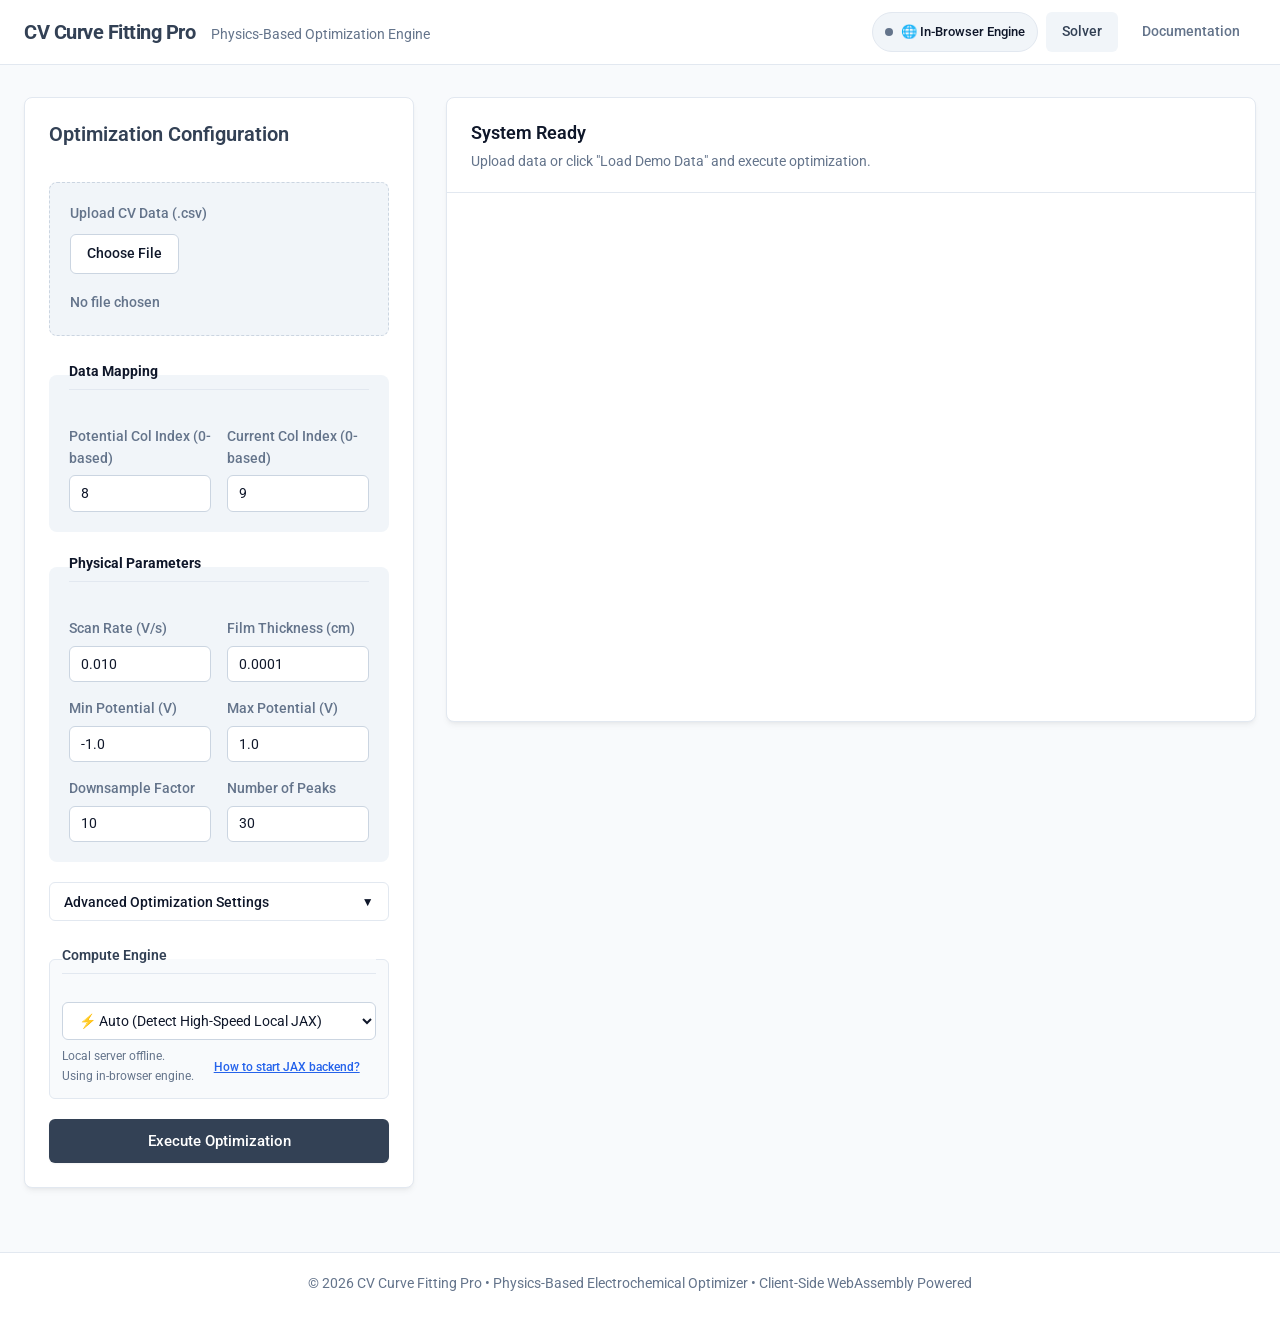
==== frontend/index.html @ 1afbde21 "Implement Option B: Dual-mode hybrid architecture with instant local JAX hardware acceleration and c" ====
<!DOCTYPE html>
<html lang="en">
<head>
    <meta charset="UTF-8">
    <meta name="viewport" content="width=device-width, initial-scale=1.0">
    <title>CV Curve Fitting Pro | Physics-Based Optimization Engine</title>
    <link rel="stylesheet" href="style.css">
    <link href="https://fonts.googleapis.com/css2?family=Roboto:wght@400;500;700&family=JetBrains+Mono:wght@400;500&display=swap" rel="stylesheet">
    <script src="https://cdn.plot.ly/plotly-2.27.0.min.js" charset="utf-8"></script>
</head>
<body>
    <!-- Top Navigation Bar -->
    <nav class="top-nav">
        <div class="nav-container">
            <div class="nav-brand">
                <span class="brand-title">CV Curve Fitting Pro</span>
                <span class="brand-subtitle">Physics-Based Optimization Engine</span>
            </div>
            <div class="nav-links">
                <div class="engine-badge-btn" id="engine-status-badge" title="Click to view backend connection guide">
                    <span class="status-dot probing" id="engine-dot"></span>
                    <span class="engine-text" id="engine-label">Probing JAX Engine...</span>
                </div>
                <a href="#solver" id="nav-solver-btn" class="active">Solver</a>
                <a href="#documentation" id="nav-doc-btn">Documentation</a>
            </div>
        </div>
    </nav>

    <!-- Main Layout Container -->
    <main class="app-container" id="solver">
        <div class="content-grid">
            <!-- Left Column: Controls -->
            <div class="controls-column">
                <section class="panel">
                    <header class="panel-header">
                        <h2>Optimization Configuration</h2>
                    </header>
                    <div class="panel-body">
                        <form id="cv-form">
                            <!-- File Upload & Demo Loader -->
                            <div class="form-group file-upload-wrapper" id="drop-zone">
                                <label>Upload CV Data (.csv)</label>
                                <div class="file-upload-custom">
                                    <label for="csv-file" class="btn-secondary" id="choose-file-btn">Choose File</label>
                                </div>
                                <div class="file-name-row">
                                    <span id="file-name-display">No file chosen</span>
                                </div>
                                <input type="file" id="csv-file" name="file" accept=".csv,.txt" class="hidden-file-input">
                            </div>

                            <!-- Data Mapping -->
                            <fieldset class="form-section">
                                <legend>Data Mapping</legend>
                                <div class="input-grid">
                                    <div class="form-group">
                                        <label for="pot_col">Potential Col Index (0-based)</label>
                                        <input type="number" id="pot_col" name="pot_col" value="8" min="0" required>
                                    </div>
                                    <div class="form-group">
                                        <label for="cur_col">Current Col Index (0-based)</label>
                                        <input type="number" id="cur_col" name="cur_col" value="9" min="0" required>
                                    </div>
                                </div>
                            </fieldset>

                            <!-- Physical Parameters -->
                            <fieldset class="form-section">
                                <legend>Physical Parameters</legend>
                                <div class="input-grid">
                                    <div class="form-group">
                                        <label for="scan_rate">Scan Rate (V/s)</label>
                                        <input type="number" id="scan_rate" name="scan_rate" step="0.001" value="0.010" required>
                                    </div>
                                    <div class="form-group">
                                        <label for="film_thickness">Film Thickness (cm)</label>
                                        <input type="number" id="film_thickness" name="film_thickness" step="1e-6" value="0.0001" required>
                                    </div>
                                    <div class="form-group">
                                        <label for="v_min">Min Potential (V)</label>
                                        <input type="number" id="v_min" name="v_min" step="0.05" value="-1.0" required>
                                    </div>
                                    <div class="form-group">
                                        <label for="v_max">Max Potential (V)</label>
                                        <input type="number" id="v_max" name="v_max" step="0.05" value="1.0" required>
                                    </div>
                                    <div class="form-group">
                                        <label for="skip_factor">Downsample Factor</label>
                                        <input type="number" id="skip_factor" name="skip_factor" min="1" value="10" required>
                                    </div>
                                    <div class="form-group">
                                        <label for="num_peaks">Number of Peaks</label>
                                        <input type="number" id="num_peaks" name="num_peaks" min="5" max="100" value="30" required>
                                    </div>
                                </div>
                            </fieldset>
                            
                            <!-- Advanced Optimization Settings -->
                            <div class="advanced-section">
                                <button type="button" class="advanced-toggle" id="advanced-toggle" aria-expanded="false">
                                    <span>Advanced Optimization Settings</span>
                                    <span class="toggle-icon" id="toggle-icon">▼</span>
                                </button>
                                <div class="advanced-content hidden" id="advanced-content">
                                    <fieldset class="form-section">
                                        <legend>Solver Parameters</legend>
                                        <div class="input-grid">
                                            <div class="form-group">
                                                <label for="max_iter">Max Iterations</label>
                                                <input type="number" id="max_iter" name="max_iter" value="50" min="10" max="1000" required>
                                            </div>
                                            <div class="form-group">
                                                <label for="num_terms">Fourier Modes</label>
                                                <input type="number" id="num_terms" name="num_terms" value="25" min="5" max="200" required>
                                            </div>
                                            <div class="form-group">
                                                <label for="loss_weight_const">Loss Weight Const</label>
                                                <input type="number" id="loss_weight_const" name="loss_weight_const" step="0.1" value="1.0" required>
                                            </div>
                                            <div class="form-group">
                                                <label for="tol_ftol">Function Tolerance</label>
                                                <input type="number" id="tol_ftol" name="tol_ftol" step="1e-9" value="1e-8" required>
                                            </div>
                                            <div class="form-group">
                                                <label for="tol_gtol">Gradient Tolerance</label>
                                                <input type="number" id="tol_gtol" name="tol_gtol" step="1e-8" value="1e-7" required>
                                            </div>
                                        </div>
                                    </fieldset>
                                </div>
                            </div>

                            <!-- Compute Engine Selection -->
                            <fieldset class="form-section backend-section">
                                <legend>Compute Engine</legend>
                                <div class="form-group">
                                    <select id="engine-select" name="engine" class="engine-dropdown">
                                        <option value="auto" selected>⚡ Auto (Detect High-Speed Local JAX)</option>
                                        <option value="local">⚡ Local JAX Backend (ws://127.0.0.1:8000)</option>
                                        <option value="browser">🌐 In-Browser Engine (Client Sandbox)</option>
                                    </select>
                                    <div class="engine-help-row">
                                        <span class="engine-status-msg" id="engine-status-msg">Probing local JAX engine...</span>
                                        <button type="button" class="btn-text-link" id="backend-help-link">How to start JAX backend?</button>
                                    </div>
                                </div>
                            </fieldset>

                            <button type="submit" id="submit-btn" class="btn-primary">Execute Optimization</button>
                        </form>
                    </div>
                </section>
            </div>

            <!-- Right Column: Visualizations & Results -->
            <div class="visuals-column">
                <!-- Status Panel with Live Plot -->
                <section class="panel status-panel" id="status-panel">
                    <div class="panel-header status-header" id="status-header">
                        <div class="spinner hidden" id="status-spinner"></div>
                        <div class="status-info">
                            <h2 id="status-stage">System Ready</h2>
                            <p id="status-details">Upload data or click "Load Demo Data" and execute optimization.</p>
                        </div>
                    </div>
                    <div class="panel-body">
                        <div class="chart-wrapper">
                            <div id="live-chart"></div>
                        </div>
                    </div>
                </section>

                <!-- Extracted Parameters & Results Panel -->
                <div class="results-panel hidden" id="results-panel">
                    <section class="panel">
                        <header class="panel-header results-header-row">
                            <h2>Extracted Physical Parameters</h2>
                            <div class="export-actions">
                                <button type="button" class="btn-export" id="export-json-btn">Export JSON</button>
                                <button type="button" class="btn-export" id="export-csv-btn">Export Curves CSV</button>
                            </div>
                        </header>
                        <div class="panel-body">
                            <div class="stats-grid" id="params-output">
                                <!-- Populated dynamically by JS -->
                            </div>
                        </div>
                    </section>

                    <!-- Secondary Diagnostics (DOS & Diffusivity) -->
                    <div class="secondary-charts-grid">
                        <section class="panel">
                            <header class="panel-header">
                                <h3>Density of States (DOS)</h3>
                            </header>
                            <div class="panel-body chart-wrapper-small">
                                <div id="dos-chart"></div>
                            </div>
                        </section>
                        <section class="panel">
                            <header class="panel-header">
                                <h3>Diffusivity Profile D(V)</h3>
                            </header>
                            <div class="panel-body chart-wrapper-small">
                                <div id="diffusivity-chart"></div>
                            </div>
                        </section>
                    </div>
                </div>
            </div>
        </div>
    </main>
    
    <!-- Documentation Modal -->
    <div class="modal-backdrop hidden" id="doc-modal" role="dialog" aria-modal="true" aria-labelledby="doc-title">
        <div class="modal-content">
            <div class="modal-header">
                <h2 id="doc-title">Physical Model & Theory Documentation</h2>
                <button type="button" class="modal-close" id="doc-close-btn" aria-label="Close modal">&times;</button>
            </div>
            <div class="modal-body">
                <section class="doc-section">
                    <h3>1. Governing Diffusion Dynamics</h3>
                    <p>The solver models 1D ion transport within a thin-film electrode of thickness \(L\) subjected to cyclic potential sweeps \(V(t)\). The concentration distribution \(C(x,t)\) satisfies Fick's Second Law with potential-dependent diffusivity \(D(V)\):</p>
                    <div class="math-box">
                        $$\frac{\partial C(x,t)}{\partial t} = D(V(t)) \frac{\partial^2 C(x,t)}{\partial x^2}$$
                    </div>
                    <p>Boundary conditions represent a blocking substrate at \(x = 0\) and equilibrium ion insertion at the electrolyte interface \(x = L\):</p>
                    <div class="math-box">
                        $$\left.\frac{\partial C}{\partial x}\right|_{x=0} = 0, \quad C(L,t) = \theta_{eq}(V(t))$$
                    </div>
                </section>

                <section class="doc-section">
                    <h3>2. Potential-Dependent Diffusivity \(D(V)\)</h3>
                    <p>Diffusivity is asymmetric across the central thermodynamic threshold \(V_c\), modeled as:</p>
                    <div class="math-box">
                        $$D(V) = D_0 \exp\left(\beta(V) \cdot (V - V_c)^2\right), \quad \beta(V) = \begin{cases} \beta_L, & V < V_c \\ \beta_R, & V \ge V_c \end{cases}$$
                    </div>
                </section>

                <section class="doc-section">
                    <h3>3. Density of States (DOS) Representation</h3>
                    <p>The equilibrium state function \(\theta_{eq}(V)\) is synthesized from a superposition of \(N\) Fermi-Dirac / error-function sub-bands:</p>
                    <div class="math-box">
                        $$\theta_{eq}(V) = \sum_{i=1}^{N} \frac{w_i}{1 + \exp(-k_i(V - V_{c,i}))}$$
                    </div>
                    <p>The total Density of States \(DOS(V) = \frac{d\theta_{eq}}{dV}\) is the sum over individual Gaussian sub-band distributions:</p>
                    <div class="math-box">
                        $$DOS(V) = \sum_{i=1}^{N} w_i k_i \frac{\exp(-k_i(V - V_{c,i}))}{\left(1 + \exp(-k_i(V - V_{c,i}))\right)^2}$$
                    </div>
                </section>

                <section class="doc-section">
                    <h3>4. Multi-Stage L-BFGS-B Optimization Strategy</h3>
                    <ul>
                        <li><strong>Stage 1 (Pure Flat Baseline)</strong>: Fits the DC baseline current offset while masking high-curvature potential zones.</li>
                        <li><strong>Stage 1.5 (Background Tails)</strong>: Fits non-faradaic exponential charging tails (\(a_L, k_L, a_R, k_R\)).</li>
                        <li><strong>Stage 2 (Anchor Peaks)</strong>: Fixes diffusion coefficients and optimizes peak placements (\(w_i, V_{c,i}, k_i\)).</li>
                        <li><strong>Stage 3 (Full Non-Linear Polish)</strong>: Unfreezes all parameters simultaneously for global refinement.</li>
                    </ul>
                </section>
            </div>
            <div class="modal-footer">
                <button type="button" class="btn-primary modal-ok-btn" id="doc-ok-btn">Close Documentation</button>
            </div>
        </div>
    </div>

    <!-- Local Backend Connection Modal -->
    <div class="modal-backdrop hidden" id="backend-modal" role="dialog" aria-modal="true" aria-labelledby="backend-modal-title">
        <div class="modal-card">
            <div class="modal-header">
                <h2 id="backend-modal-title">⚡ High-Speed JAX Backend Guide</h2>
                <button type="button" class="modal-close-btn" id="backend-close-btn" aria-label="Close modal">&times;</button>
            </div>
            <div class="modal-body">
                <section class="doc-section">
                    <h3>Why use the Local JAX Backend?</h3>
                    <p>When running in your browser, simulations execute in single-threaded JavaScript. Connecting to your local Python environment enables <strong>hardware-accelerated JAX (XLA)</strong> with exact analytical automatic differentiation, reducing optimization time from minutes down to <strong>~2 seconds</strong>.</p>
                </section>

                <section class="doc-section">
                    <h3>How to Launch the Local Backend (1-Step)</h3>
                    <p>In your project folder (<code>C:\Users\rodri\OneDrive\Documents\Chem Project\cv_curve_ui</code>):</p>
                    <div class="code-snippet-box">
                        <code>Double-click: <strong>start_backend.bat</strong></code>
                    </div>
                    <p>Or run directly in terminal / VS Code:</p>
                    <div class="code-snippet-box">
                        <code>python -m uvicorn backend.main:app --host 127.0.0.1 --port 8000 --reload</code>
                    </div>
                </section>

                <section class="doc-section">
                    <h3>Instant Auto-Connection</h3>
                    <p>Once the server starts on port 8000, this webpage will automatically detect it and display a green <span class="badge-tag-online">🟢 ⚡ Local JAX Engine Connected</span> indicator.</p>
                </section>
            </div>
            <div class="modal-footer">
                <button type="button" class="btn-primary modal-ok-btn" id="backend-ok-btn">Got It</button>
            </div>
        </div>
    </div>

    <!-- Footer -->
    <footer class="site-footer">
        <div class="footer-container">
            <p>&copy; 2026 CV Curve Fitting Pro &bull; Physics-Based Electrochemical Optimizer &bull; Client-Side WebAssembly Powered</p>
        </div>
    </footer>

    <script src="app.js"></script>
</body>
</html>
---- frontend/style.css ----
:root {
    --color-bg-site: #f8fafc;
    --color-bg-panel: #ffffff;
    --color-bg-input: #ffffff;
    --color-bg-alt: #f1f5f9;
    
    --color-text-main: #0f172a;
    --color-text-muted: #64748b;
    
    --color-primary: #334155;      /* Deep Slate Blue */
    --color-primary-hover: #1e293b;
    --color-accent: #2563eb;
    --color-accent-hover: #1d4ed8;
    
    --color-border: #e2e8f0;
    --color-border-input: #cbd5e1;
    --color-focus: rgba(51, 65, 85, 0.15);
    
    --shadow-soft: 0 1px 3px 0 rgba(0, 0, 0, 0.05), 0 1px 2px -1px rgba(0, 0, 0, 0.05);
    --shadow-panel: 0 4px 6px -1px rgba(0, 0, 0, 0.05), 0 2px 4px -2px rgba(0, 0, 0, 0.05);
    --shadow-modal: 0 20px 25px -5px rgba(0, 0, 0, 0.1), 0 8px 10px -6px rgba(0, 0, 0, 0.1);
    
    --radius-lg: 10px;
    --radius-md: 8px;
    --radius-sm: 6px;
    --font-stack: 'Roboto', -apple-system, BlinkMacSystemFont, "Segoe UI", Helvetica, Arial, sans-serif;
    --font-mono: 'JetBrains Mono', monospace;
}

* {
    box-sizing: border-box;
    margin: 0;
    padding: 0;
}

body {
    font-family: var(--font-stack);
    background-color: var(--color-bg-site);
    color: var(--color-text-main);
    line-height: 1.6;
    -webkit-font-smoothing: antialiased;
    min-height: 100vh;
    display: flex;
    flex-direction: column;
}

/* Typography Hierarchy */
h1, h2, h3, h4 {
    font-weight: 600;
    color: var(--color-text-main);
    margin-bottom: 0.5rem;
}

h1 { font-size: 1.75rem; letter-spacing: -0.025em; }
h2 { font-size: 1.25rem; margin-bottom: 0.75rem; color: var(--color-primary); }
h3 { font-size: 1rem; color: var(--color-text-main); }

p { margin-bottom: 1rem; }

/* Top Navigation Bar */
.top-nav {
    background-color: #ffffff;
    border-bottom: 1px solid var(--color-border);
    padding: 0 1.5rem;
    position: sticky;
    top: 0;
    z-index: 50;
}

.nav-container {
    max-width: 1400px;
    margin: 0 auto;
    display: flex;
    justify-content: space-between;
    align-items: center;
    height: 64px;
}

.nav-brand {
    display: flex;
    align-items: baseline;
    gap: 1rem;
}

.brand-title {
    font-size: 1.25rem;
    font-weight: 700;
    color: var(--color-primary);
    letter-spacing: -0.025em;
}

.brand-subtitle {
    font-size: 0.875rem;
    color: var(--color-text-muted);
}

.nav-links {
    display: flex;
    gap: 0.5rem;
}

.nav-links a {
    color: var(--color-text-muted);
    text-decoration: none;
    font-weight: 500;
    font-size: 0.9rem;
    padding: 0.5rem 1rem;
    border-radius: var(--radius-sm);
    transition: color 0.2s, background-color 0.2s;
    cursor: pointer;
}

.nav-links a:hover, .nav-links a.active {
    color: var(--color-primary);
    background-color: var(--color-bg-alt);
}

/* Main Layout */
.app-container {
    flex: 1;
    max-width: 1400px;
    margin: 0 auto;
    padding: 2rem 1.5rem;
    width: 100%;
}

.content-grid {
    display: grid;
    grid-template-columns: 390px 1fr;
    gap: 2rem;
    align-items: start;
}

@media (max-width: 1024px) {
    .content-grid {
        grid-template-columns: 1fr;
    }
}

/* Standard Panels */
.panel {
    background-color: var(--color-bg-panel);
    border: 1px solid var(--color-border);
    border-radius: var(--radius-md);
    box-shadow: var(--shadow-panel);
    margin-bottom: 2rem;
    overflow: hidden;
}

.panel-header {
    padding: 1.25rem 1.5rem 0.5rem 1.5rem;
}

.panel-header h2, .panel-header h3 {
    margin: 0;
}

.results-header-row {
    display: flex;
    justify-content: space-between;
    align-items: center;
    padding-bottom: 0.75rem;
    border-bottom: 1px solid var(--color-border);
}

.panel-body {
    padding: 1.5rem;
}

/* Form Styles */
.form-section {
    border: none;
    padding: 1.25rem;
    margin-bottom: 1.25rem;
    background-color: var(--color-bg-alt);
    border-radius: var(--radius-md);
}

.form-section legend {
    font-weight: 700;
    font-size: 0.9rem;
    color: var(--color-text-main);
    padding: 0;
    margin-bottom: 1rem;
    border: none;
    background: transparent;
    width: 100%;
    border-bottom: 1px solid var(--color-border);
    padding-bottom: 0.4rem;
}

.input-grid {
    display: grid;
    grid-template-columns: 1fr 1fr;
    gap: 1rem;
}

.form-group {
    display: flex;
    flex-direction: column;
}

.file-upload-wrapper {
    background-color: var(--color-bg-alt);
    border: 1.5px dashed var(--color-border-input);
    border-radius: var(--radius-md);
    padding: 1.25rem;
    margin-bottom: 1.5rem;
    transition: all 0.2s ease;
}

.file-upload-wrapper.dragover {
    border-color: var(--color-accent);
    background-color: #eff6ff;
}

.hidden-file-input {
    display: none;
}

.file-upload-custom {
    display: flex;
    align-items: center;
    gap: 0.75rem;
    margin-top: 0.25rem;
}

.file-name-row {
    margin-top: 0.6rem;
}

#file-name-display {
    font-size: 0.85rem;
    color: var(--color-text-muted);
    font-weight: 500;
    word-break: break-all;
}

.btn-secondary {
    background-color: #ffffff;
    border: 1px solid var(--color-border-input);
    padding: 0.5rem 1rem;
    border-radius: var(--radius-sm);
    cursor: pointer;
    font-size: 0.85rem;
    font-weight: 500;
    transition: all 0.2s;
    display: inline-block;
    color: var(--color-text-main);
    text-align: center;
}

.btn-secondary:hover {
    background-color: var(--color-bg-alt);
    border-color: #94a3b8;
}

.btn-demo {
    background-color: #ffffff;
    border: 1px solid #93c5fd;
    color: var(--color-accent);
    padding: 0.5rem 0.85rem;
    border-radius: var(--radius-sm);
    cursor: pointer;
    font-size: 0.85rem;
    font-weight: 500;
    transition: all 0.2s;
    width: auto;
}

.btn-demo:hover {
    background-color: #eff6ff;
    border-color: var(--color-accent);
}

label {
    font-size: 0.85rem;
    font-weight: 500;
    color: var(--color-text-muted);
    margin-bottom: 0.35rem;
}

input[type="number"], input[type="text"] {
    font-family: var(--font-stack);
    font-size: 0.9rem;
    padding: 0.55rem 0.7rem;
    border: 1px solid var(--color-border-input);
    border-radius: var(--radius-sm);
    background-color: var(--color-bg-input);
    color: var(--color-text-main);
    transition: all 0.2s ease;
    width: 100%;
}

input:hover {
    border-color: #94a3b8;
}

input:focus {
    outline: none;
    border-color: var(--color-primary);
    box-shadow: 0 0 0 3px var(--color-focus);
}

/* Buttons */
button {
    font-family: var(--font-stack);
    font-weight: 500;
    font-size: 0.95rem;
    padding: 0.75rem 1.5rem;
    border-radius: var(--radius-sm);
    cursor: pointer;
    text-align: center;
    transition: all 0.2s ease;
    width: 100%;
    border: 1px solid transparent;
}

.btn-primary {
    background-color: var(--color-primary);
    color: #ffffff;
    box-shadow: 0 1px 2px rgba(0,0,0,0.05);
}

.btn-primary:hover:not(:disabled) {
    background-color: var(--color-primary-hover);
}

.btn-primary:focus {
    outline: none;
    box-shadow: 0 0 0 3px var(--color-focus);
}

button:disabled {
    opacity: 0.6;
    cursor: not-allowed;
}

/* Export Buttons */
.export-actions {
    display: flex;
    gap: 0.5rem;
}

.btn-export {
    background-color: #ffffff;
    border: 1px solid var(--color-border-input);
    color: var(--color-text-main);
    padding: 0.4rem 0.75rem;
    font-size: 0.8rem;
    border-radius: var(--radius-sm);
    width: auto;
    font-weight: 500;
    transition: all 0.2s;
}

.btn-export:hover {
    background-color: var(--color-bg-alt);
    border-color: #94a3b8;
}

/* Advanced Section */
.advanced-section {
    margin-bottom: 1.5rem;
}

.advanced-toggle {
    background-color: transparent;
    border: 1px solid var(--color-border);
    color: var(--color-text-main);
    padding: 0.65rem 0.9rem;
    font-size: 0.85rem;
    display: flex;
    justify-content: space-between;
    align-items: center;
    border-radius: var(--radius-sm);
}

.advanced-toggle:hover {
    background-color: var(--color-bg-alt);
}

.toggle-icon {
    font-size: 0.75rem;
    transition: transform 0.2s ease;
}

.advanced-content {
    margin-top: 0.75rem;
}

/* Status Panel */
.status-header {
    display: flex;
    align-items: center;
    gap: 1.25rem;
    border-bottom: 1px solid var(--color-border);
    padding: 1.25rem 1.5rem;
}

.spinner {
    width: 26px;
    height: 26px;
    border: 3px solid var(--color-border);
    border-top-color: var(--color-primary);
    border-radius: 50%;
    animation: spin 0.8s linear infinite;
    flex-shrink: 0;
}

@keyframes spin {
    to { transform: rotate(360deg); }
}

.status-info h2 {
    border: none;
    margin-bottom: 0.15rem;
    font-size: 1.15rem;
    color: var(--color-text-main);
}

.status-info p {
    margin: 0;
    font-size: 0.875rem;
    color: var(--color-text-muted);
}

/* Statistics Grid - Extracted Physical Parameters */
.stats-grid {
    display: grid;
    grid-template-columns: repeat(auto-fit, minmax(180px, 1fr));
    gap: 1rem;
}

.stat-box {
    background-color: var(--color-bg-panel);
    border: 1px solid var(--color-border);
    border-radius: var(--radius-md);
    padding: 1rem 1.25rem;
    display: flex;
    flex-direction: column;
    justify-content: center;
    transition: box-shadow 0.2s;
}

.stat-box:hover {
    box-shadow: var(--shadow-soft);
}

.stat-box .label {
    font-size: 0.75rem;
    font-weight: 700;
    text-transform: uppercase;
    color: var(--color-text-muted);
    letter-spacing: 0.05em;
    margin-bottom: 0.35rem;
}

.stat-box .value {
    font-size: 1.25rem;
    font-weight: 600;
    color: var(--color-text-main);
    display: flex;
    align-items: baseline;
    gap: 0.25rem;
    font-family: var(--font-mono);
}

.stat-box .value .unit {
    font-size: 0.8rem;
    font-weight: 400;
    color: #94a3b8;
    font-family: var(--font-stack);
}

/* Charts */
.chart-wrapper {
    height: 480px;
    width: 100%;
}

.secondary-charts-grid {
    display: grid;
    grid-template-columns: 1fr 1fr;
    gap: 1.5rem;
    margin-top: 1.5rem;
}

.chart-wrapper-small {
    height: 440px;
}

@media (max-width: 1200px) {
    .secondary-charts-grid {
        grid-template-columns: 1fr;
    }
}

.hidden {
    display: none !important;
}

/* Documentation Modal */
.modal-backdrop {
    position: fixed;
    top: 0;
    left: 0;
    width: 100%;
    height: 100%;
    background-color: rgba(15, 23, 42, 0.6);
    backdrop-filter: blur(4px);
    display: flex;
    justify-content: center;
    align-items: center;
    z-index: 100;
    padding: 1.5rem;
}

.modal-content {
    background-color: #ffffff;
    border-radius: var(--radius-lg);
    max-width: 800px;
    width: 100%;
    max-height: 85vh;
    display: flex;
    flex-direction: column;
    box-shadow: var(--shadow-modal);
    border: 1px solid var(--color-border);
    animation: modalFadeIn 0.2s ease-out;
}

@keyframes modalFadeIn {
    from { opacity: 0; transform: translateY(10px); }
    to { opacity: 1; transform: translateY(0); }
}

.modal-header {
    padding: 1.25rem 1.75rem;
    border-bottom: 1px solid var(--color-border);
    display: flex;
    justify-content: space-between;
    align-items: center;
}

.modal-header h2 {
    margin: 0;
    font-size: 1.25rem;
}

.modal-close {
    background: transparent;
    border: none;
    font-size: 1.5rem;
    line-height: 1;
    color: var(--color-text-muted);
    cursor: pointer;
    width: auto;
    padding: 0.25rem 0.5rem;
}

.modal-close:hover {
    color: var(--color-text-main);
}

.modal-body {
    padding: 1.75rem;
    overflow-y: auto;
    flex: 1;
}

.doc-section {
    margin-bottom: 1.5rem;
}

.doc-section h3 {
    color: var(--color-primary);
    font-size: 1.05rem;
    margin-bottom: 0.5rem;
}

.doc-section p {
    font-size: 0.925rem;
    color: #334155;
    margin-bottom: 0.75rem;
}

.doc-section ul {
    margin-left: 1.5rem;
    margin-bottom: 0.75rem;
    font-size: 0.9rem;
    color: #334155;
}

.doc-section li {
    margin-bottom: 0.4rem;
}

.math-box {
    background-color: var(--color-bg-alt);
    border-left: 3px solid var(--color-primary);
    padding: 0.75rem 1.25rem;
    border-radius: 0 var(--radius-sm) var(--radius-sm) 0;
    margin: 0.75rem 0 1rem 0;
    font-family: var(--font-mono);
    font-size: 0.9rem;
    overflow-x: auto;
}

.modal-footer {
    padding: 1rem 1.75rem;
    border-top: 1px solid var(--color-border);
    display: flex;
    justify-content: flex-end;
}

.modal-ok-btn {
    width: auto;
    padding: 0.6rem 1.25rem;
    font-size: 0.9rem;
}

/* Engine Status Badge & Selector */
.engine-badge-btn {
    display: inline-flex;
    align-items: center;
    gap: 0.5rem;
    padding: 0.35rem 0.75rem;
    border-radius: 9999px;
    background-color: var(--color-bg-alt);
    border: 1px solid var(--color-border);
    font-size: 0.82rem;
    font-weight: 500;
    cursor: pointer;
    transition: all 0.2s ease;
}

.engine-badge-btn:hover {
    border-color: var(--color-border-input);
    background-color: #e2e8f0;
}

.status-dot {
    width: 8px;
    height: 8px;
    border-radius: 50%;
    display: inline-block;
}

.status-dot.probing {
    background-color: #f59e0b;
    box-shadow: 0 0 6px rgba(245, 158, 11, 0.6);
    animation: pulse-dot 1.5s infinite;
}

.status-dot.online {
    background-color: #10b981;
    box-shadow: 0 0 6px rgba(16, 185, 129, 0.6);
}

.status-dot.offline {
    background-color: #64748b;
}

@keyframes pulse-dot {
    0%, 100% { opacity: 1; transform: scale(1); }
    50% { opacity: 0.4; transform: scale(0.85); }
}

.backend-section {
    background-color: #f8fafc;
    border: 1px solid #e2e8f0;
    border-radius: var(--radius-sm);
    padding: 0.75rem;
    margin-bottom: 1.25rem;
}

.backend-section legend {
    font-weight: 600;
    font-size: 0.85rem;
    color: var(--color-primary);
}

.engine-dropdown {
    width: 100%;
    padding: 0.55rem 0.75rem;
    border-radius: var(--radius-sm);
    border: 1px solid var(--color-border-input);
    background-color: #ffffff;
    font-size: 0.875rem;
    color: var(--color-text-main);
    font-family: inherit;
    cursor: pointer;
}

.engine-help-row {
    display: flex;
    justify-content: space-between;
    align-items: center;
    margin-top: 0.4rem;
    font-size: 0.78rem;
}

.engine-status-msg {
    color: var(--color-text-muted);
}

.engine-status-msg.online {
    color: #059669;
    font-weight: 500;
}

.btn-text-link {
    background: none;
    border: none;
    color: var(--color-accent);
    font-size: 0.78rem;
    cursor: pointer;
    text-decoration: underline;
    padding: 0;
}

.btn-text-link:hover {
    color: var(--color-accent-hover);
}

.code-snippet-box {
    background-color: #0f172a;
    color: #f8fafc;
    padding: 0.65rem 1rem;
    border-radius: var(--radius-sm);
    font-family: var(--font-mono);
    font-size: 0.85rem;
    margin: 0.5rem 0 0.85rem 0;
    overflow-x: auto;
}

.badge-tag-online {
    background-color: #d1fae5;
    color: #065f46;
    padding: 0.15rem 0.4rem;
    border-radius: 4px;
    font-weight: 600;
    font-size: 0.85rem;
}

/* Footer */
.site-footer {
    background-color: #ffffff;
    border-top: 1px solid var(--color-border);
    padding: 1.25rem;
    text-align: center;
    font-size: 0.85rem;
    color: var(--color-text-muted);
    margin-top: auto;
}
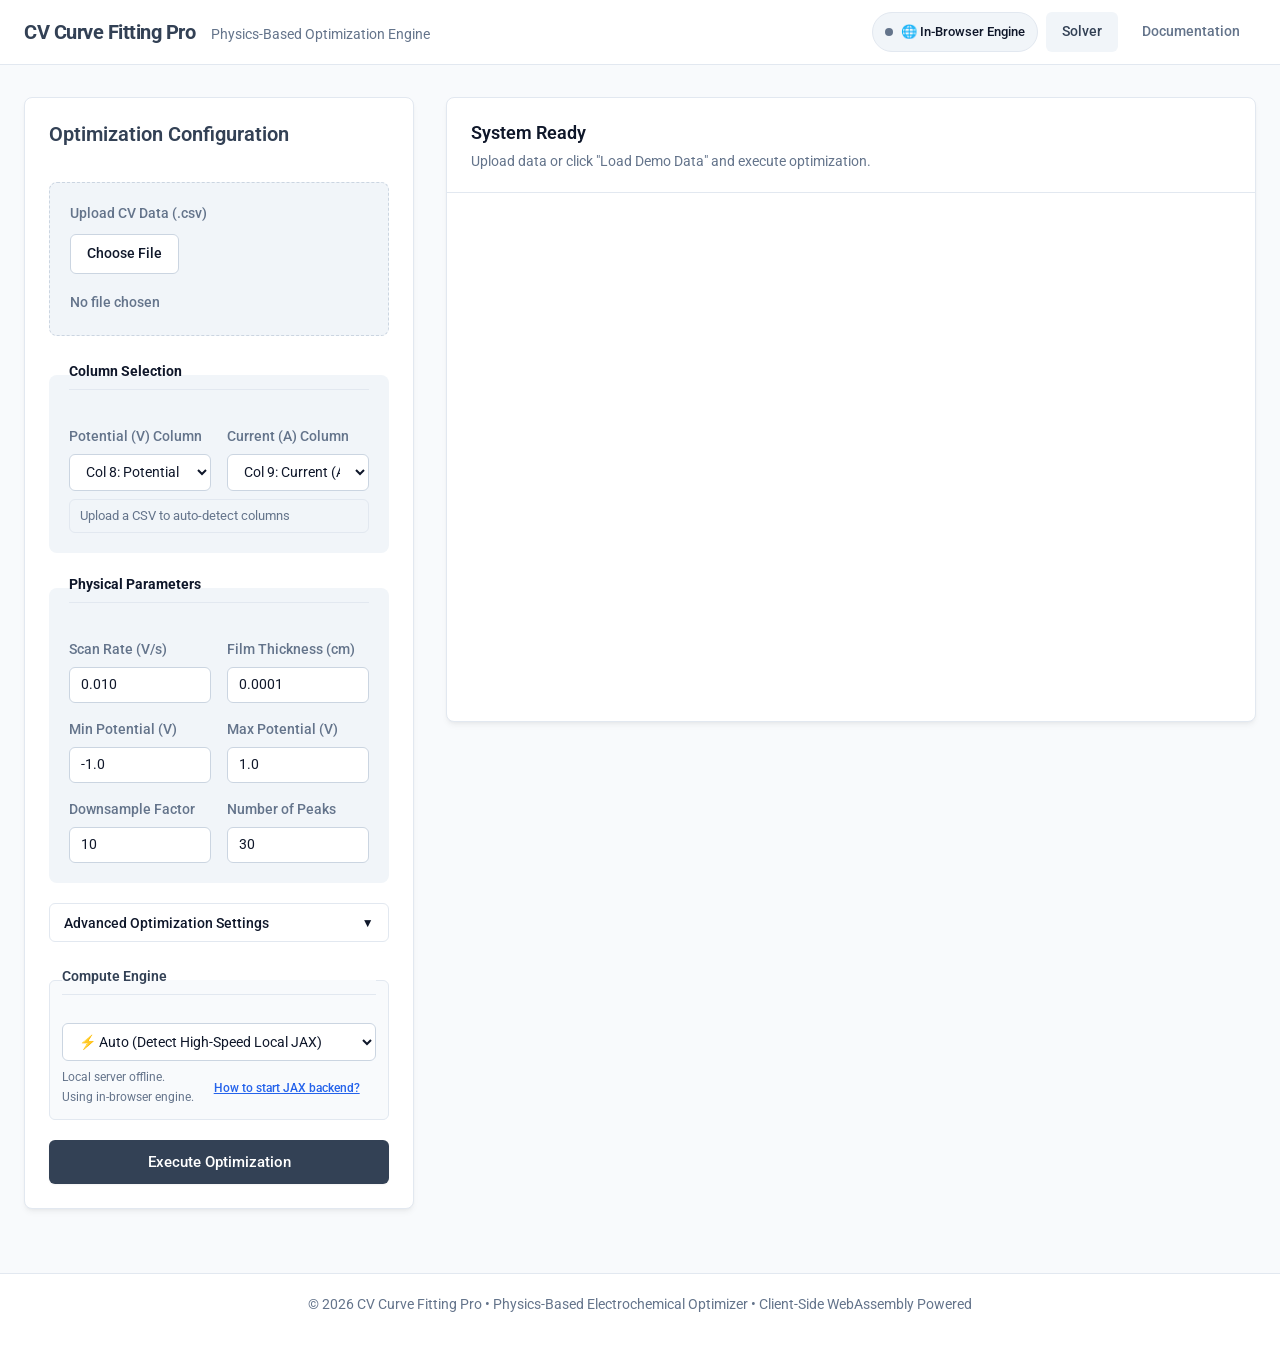
==== commit 882e436c: "Fix column mapping issue: Add delimiter-aware CSV parser, auto column detection dropdowns, and insta" ====
--- a/frontend/index.html
+++ b/frontend/index.html
@@ -50,18 +50,31 @@
                                 <input type="file" id="csv-file" name="file" accept=".csv,.txt" class="hidden-file-input">
                             </div>
 
-                            <!-- Data Mapping -->
+                            <!-- Data Mapping & Column Selector -->
                             <fieldset class="form-section">
-                                <legend>Data Mapping</legend>
+                                <legend>Column Selection</legend>
                                 <div class="input-grid">
                                     <div class="form-group">
-                                        <label for="pot_col">Potential Col Index (0-based)</label>
-                                        <input type="number" id="pot_col" name="pot_col" value="8" min="0" required>
-                                    </div>
-                                    <div class="form-group">
-                                        <label for="cur_col">Current Col Index (0-based)</label>
-                                        <input type="number" id="cur_col" name="cur_col" value="9" min="0" required>
-                                    </div>
+                                        <label for="pot_col">Potential (V) Column</label>
+                                        <select id="pot_col" name="pot_col" class="engine-dropdown" required>
+                                            <option value="8">Col 8: Potential (V) [Cycle 3]</option>
+                                            <option value="0">Col 0: Potential (V) [Cycle 1]</option>
+                                            <option value="4">Col 4: Potential (V) [Cycle 2]</option>
+                                            <option value="12">Col 12: Potential (V) [Cycle 4]</option>
+                                        </select>
+                                    </div>
+                                    <div class="form-group">
+                                        <label for="cur_col">Current (A) Column</label>
+                                        <select id="cur_col" name="cur_col" class="engine-dropdown" required>
+                                            <option value="9">Col 9: Current (A) [Cycle 3]</option>
+                                            <option value="1">Col 1: Current (A) [Cycle 1]</option>
+                                            <option value="5">Col 5: Current (A) [Cycle 2]</option>
+                                            <option value="13">Col 13: Current (A) [Cycle 4]</option>
+                                        </select>
+                                    </div>
+                                </div>
+                                <div class="column-meta-bar" id="column-meta-bar">
+                                    <span id="detected-columns-text">Upload a CSV to auto-detect columns</span>
                                 </div>
                             </fieldset>
 
--- a/frontend/style.css
+++ b/frontend/style.css
@@ -619,6 +619,26 @@
     font-size: 0.9rem;
 }
 
+.column-meta-bar {
+    margin-top: 0.5rem;
+    font-size: 0.8rem;
+    color: var(--color-text-muted);
+    display: flex;
+    align-items: center;
+    gap: 0.5rem;
+    background-color: var(--color-bg-alt);
+    padding: 0.35rem 0.65rem;
+    border-radius: var(--radius-sm);
+    border: 1px solid var(--color-border);
+}
+
+.column-meta-bar.has-data {
+    color: #065f46;
+    background-color: #ecfdf5;
+    border-color: #a7f3d0;
+    font-weight: 500;
+}
+
 /* Engine Status Badge & Selector */
 .engine-badge-btn {
     display: inline-flex;
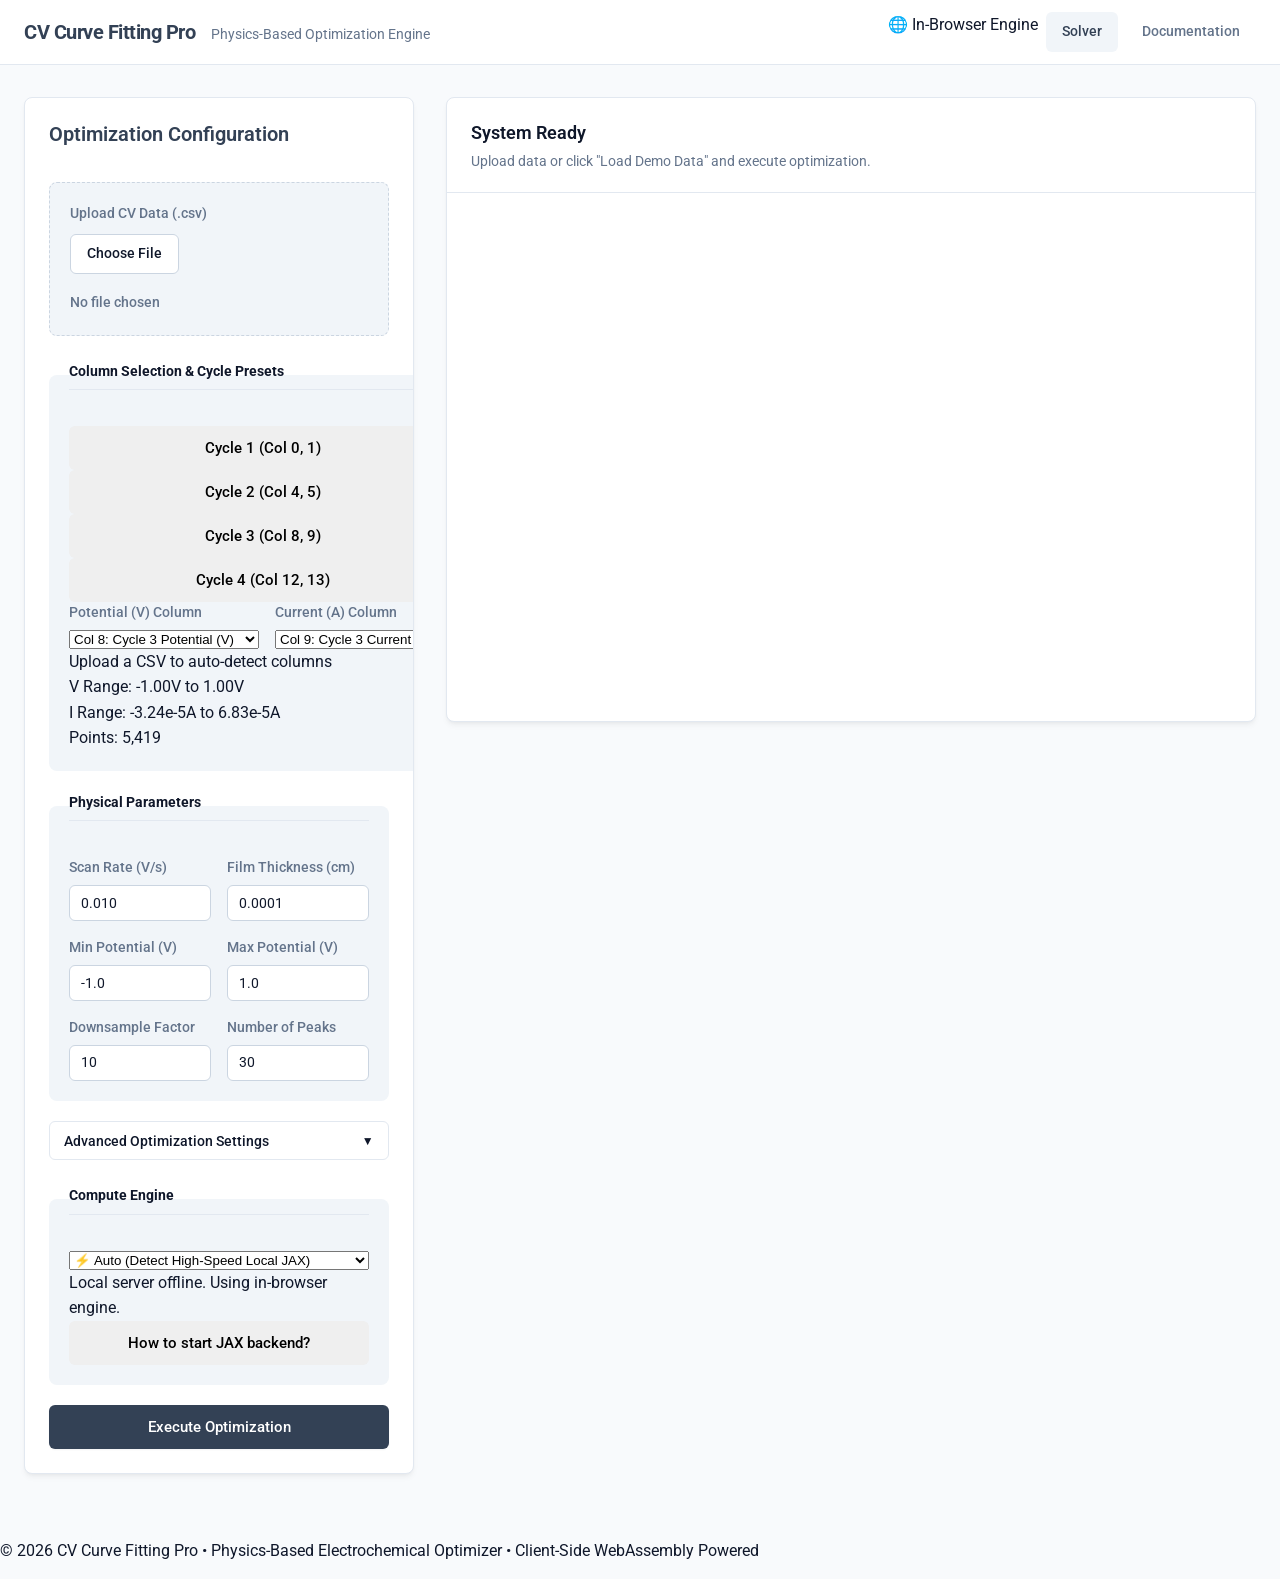
==== commit 89a76301: "Add cycle presets, connected CV curve tracing, and real-time range inspector" ====
--- a/frontend/index.html
+++ b/frontend/index.html
@@ -52,29 +52,40 @@
 
                             <!-- Data Mapping & Column Selector -->
                             <fieldset class="form-section">
-                                <legend>Column Selection</legend>
+                                <legend>Column Selection & Cycle Presets</legend>
+                                <div class="cycle-preset-buttons" id="cycle-preset-buttons">
+                                    <button type="button" class="preset-pill-btn" data-pot="0" data-cur="1">Cycle 1 (Col 0, 1)</button>
+                                    <button type="button" class="preset-pill-btn" data-pot="4" data-cur="5">Cycle 2 (Col 4, 5)</button>
+                                    <button type="button" class="preset-pill-btn active" data-pot="8" data-cur="9">Cycle 3 (Col 8, 9)</button>
+                                    <button type="button" class="preset-pill-btn" data-pot="12" data-cur="13">Cycle 4 (Col 12, 13)</button>
+                                </div>
                                 <div class="input-grid">
                                     <div class="form-group">
                                         <label for="pot_col">Potential (V) Column</label>
                                         <select id="pot_col" name="pot_col" class="engine-dropdown" required>
-                                            <option value="8">Col 8: Potential (V) [Cycle 3]</option>
-                                            <option value="0">Col 0: Potential (V) [Cycle 1]</option>
-                                            <option value="4">Col 4: Potential (V) [Cycle 2]</option>
-                                            <option value="12">Col 12: Potential (V) [Cycle 4]</option>
+                                            <option value="8">Col 8: Cycle 3 Potential (V)</option>
+                                            <option value="0">Col 0: Cycle 1 Potential (V)</option>
+                                            <option value="4">Col 4: Cycle 2 Potential (V)</option>
+                                            <option value="12">Col 12: Cycle 4 Potential (V)</option>
                                         </select>
                                     </div>
                                     <div class="form-group">
                                         <label for="cur_col">Current (A) Column</label>
                                         <select id="cur_col" name="cur_col" class="engine-dropdown" required>
-                                            <option value="9">Col 9: Current (A) [Cycle 3]</option>
-                                            <option value="1">Col 1: Current (A) [Cycle 1]</option>
-                                            <option value="5">Col 5: Current (A) [Cycle 2]</option>
-                                            <option value="13">Col 13: Current (A) [Cycle 4]</option>
+                                            <option value="9">Col 9: Cycle 3 Current (A)</option>
+                                            <option value="1">Col 1: Cycle 1 Current (A)</option>
+                                            <option value="5">Col 5: Cycle 2 Current (A)</option>
+                                            <option value="13">Col 13: Cycle 4 Current (A)</option>
                                         </select>
                                     </div>
                                 </div>
                                 <div class="column-meta-bar" id="column-meta-bar">
                                     <span id="detected-columns-text">Upload a CSV to auto-detect columns</span>
+                                </div>
+                                <div class="col-stats-preview" id="col-stats-preview">
+                                    <div class="stat-item"><span class="stat-label">V Range:</span> <span id="stat-v-range">-1.00V to 1.00V</span></div>
+                                    <div class="stat-item"><span class="stat-label">I Range:</span> <span id="stat-i-range">-3.24e-5A to 6.83e-5A</span></div>
+                                    <div class="stat-item"><span class="stat-label">Points:</span> <span id="stat-points-count">5,419</span></div>
                                 </div>
                             </fieldset>
 
--- a/frontend/style.css
+++ b/frontend/style.css
@@ -617,6 +617,54 @@
     width: auto;
     padding: 0.6rem 1.25rem;
     font-size: 0.9rem;
+.cycle-preset-buttons {
+    display: flex;
+    flex-wrap: wrap;
+    gap: 0.4rem;
+    margin-bottom: 0.75rem;
+}
+
+.preset-pill-btn {
+    background-color: var(--color-bg-alt);
+    border: 1px solid var(--color-border);
+    color: var(--color-text-muted);
+    font-size: 0.75rem;
+    font-weight: 500;
+    padding: 0.25rem 0.6rem;
+    border-radius: 9999px;
+    cursor: pointer;
+    transition: all 0.15s ease;
+}
+
+.preset-pill-btn:hover {
+    background-color: #e2e8f0;
+    color: var(--color-text);
+}
+
+.preset-pill-btn.active {
+    background-color: #eff6ff;
+    border-color: #3b82f6;
+    color: #1d4ed8;
+    font-weight: 600;
+}
+
+.col-stats-preview {
+    display: flex;
+    justify-content: space-between;
+    flex-wrap: wrap;
+    gap: 0.5rem;
+    margin-top: 0.5rem;
+    padding: 0.4rem 0.6rem;
+    background-color: var(--color-bg-alt);
+    border-radius: var(--radius-sm);
+    border: 1px solid var(--color-border);
+    font-size: 0.75rem;
+    font-family: monospace;
+}
+
+.col-stats-preview .stat-label {
+    color: var(--color-text-muted);
+    font-weight: normal;
 }
 
 .column-meta-bar {
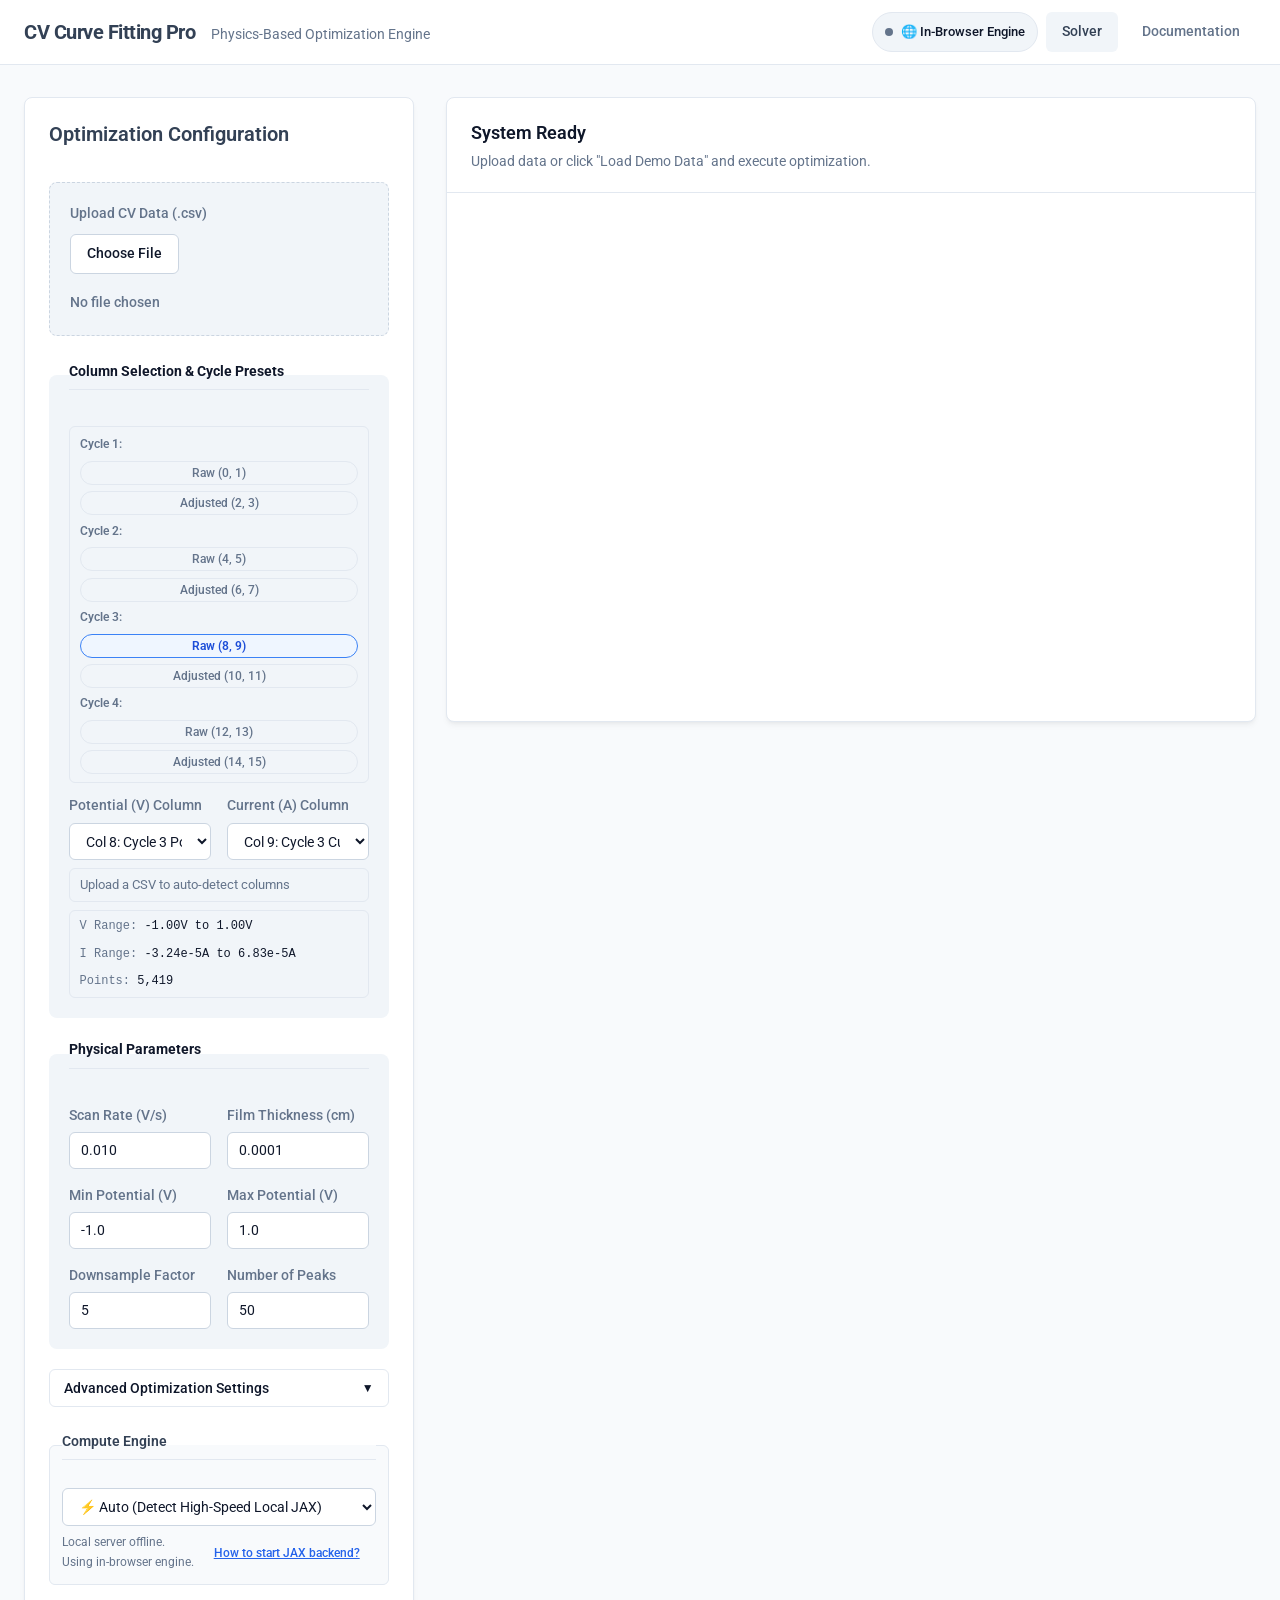
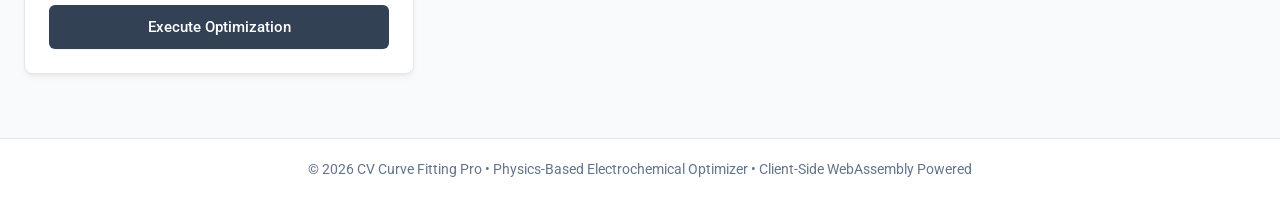
==== commit 7d1ee57d: "Align solver parameters and optimize L-BFGS-B projected gradient solver with FD_solver notebook" ====
--- a/frontend/index.html
+++ b/frontend/index.html
@@ -53,29 +53,53 @@
                             <!-- Data Mapping & Column Selector -->
                             <fieldset class="form-section">
                                 <legend>Column Selection & Cycle Presets</legend>
-                                <div class="cycle-preset-buttons" id="cycle-preset-buttons">
-                                    <button type="button" class="preset-pill-btn" data-pot="0" data-cur="1">Cycle 1 (Col 0, 1)</button>
-                                    <button type="button" class="preset-pill-btn" data-pot="4" data-cur="5">Cycle 2 (Col 4, 5)</button>
-                                    <button type="button" class="preset-pill-btn active" data-pot="8" data-cur="9">Cycle 3 (Col 8, 9)</button>
-                                    <button type="button" class="preset-pill-btn" data-pot="12" data-cur="13">Cycle 4 (Col 12, 13)</button>
+                                <div class="cycle-preset-container" id="cycle-preset-container">
+                                    <div class="preset-row">
+                                        <span class="preset-cycle-tag">Cycle 1:</span>
+                                        <button type="button" class="preset-pill-btn" data-pot="0" data-cur="1" data-skip="10">Raw (0, 1)</button>
+                                        <button type="button" class="preset-pill-btn" data-pot="2" data-cur="3" data-skip="1">Adjusted (2, 3)</button>
+                                    </div>
+                                    <div class="preset-row">
+                                        <span class="preset-cycle-tag">Cycle 2:</span>
+                                        <button type="button" class="preset-pill-btn" data-pot="4" data-cur="5" data-skip="10">Raw (4, 5)</button>
+                                        <button type="button" class="preset-pill-btn" data-pot="6" data-cur="7" data-skip="1">Adjusted (6, 7)</button>
+                                    </div>
+                                    <div class="preset-row">
+                                        <span class="preset-cycle-tag">Cycle 3:</span>
+                                        <button type="button" class="preset-pill-btn active" data-pot="8" data-cur="9" data-skip="10">Raw (8, 9)</button>
+                                        <button type="button" class="preset-pill-btn" data-pot="10" data-cur="11" data-skip="1">Adjusted (10, 11)</button>
+                                    </div>
+                                    <div class="preset-row">
+                                        <span class="preset-cycle-tag">Cycle 4:</span>
+                                        <button type="button" class="preset-pill-btn" data-pot="12" data-cur="13" data-skip="10">Raw (12, 13)</button>
+                                        <button type="button" class="preset-pill-btn" data-pot="14" data-cur="15" data-skip="1">Adjusted (14, 15)</button>
+                                    </div>
                                 </div>
                                 <div class="input-grid">
                                     <div class="form-group">
                                         <label for="pot_col">Potential (V) Column</label>
                                         <select id="pot_col" name="pot_col" class="engine-dropdown" required>
-                                            <option value="8">Col 8: Cycle 3 Potential (V)</option>
-                                            <option value="0">Col 0: Cycle 1 Potential (V)</option>
-                                            <option value="4">Col 4: Cycle 2 Potential (V)</option>
-                                            <option value="12">Col 12: Cycle 4 Potential (V)</option>
+                                            <option value="8">Col 8: Cycle 3 Potential (V) [Raw]</option>
+                                            <option value="10">Col 10: Cycle 3 Potential (V) [Adjusted]</option>
+                                            <option value="0">Col 0: Cycle 1 Potential (V) [Raw]</option>
+                                            <option value="2">Col 2: Cycle 1 Potential (V) [Adjusted]</option>
+                                            <option value="4">Col 4: Cycle 2 Potential (V) [Raw]</option>
+                                            <option value="6">Col 6: Cycle 2 Potential (V) [Adjusted]</option>
+                                            <option value="12">Col 12: Cycle 4 Potential (V) [Raw]</option>
+                                            <option value="14">Col 14: Cycle 4 Potential (V) [Adjusted]</option>
                                         </select>
                                     </div>
                                     <div class="form-group">
                                         <label for="cur_col">Current (A) Column</label>
                                         <select id="cur_col" name="cur_col" class="engine-dropdown" required>
-                                            <option value="9">Col 9: Cycle 3 Current (A)</option>
-                                            <option value="1">Col 1: Cycle 1 Current (A)</option>
-                                            <option value="5">Col 5: Cycle 2 Current (A)</option>
-                                            <option value="13">Col 13: Cycle 4 Current (A)</option>
+                                            <option value="9">Col 9: Cycle 3 Current (A) [Raw]</option>
+                                            <option value="11">Col 11: Cycle 3 Current (A) [Adjusted]</option>
+                                            <option value="1">Col 1: Cycle 1 Current (A) [Raw]</option>
+                                            <option value="3">Col 3: Cycle 1 Current (A) [Adjusted]</option>
+                                            <option value="5">Col 5: Cycle 2 Current (A) [Raw]</option>
+                                            <option value="7">Col 7: Cycle 2 Current (A) [Adjusted]</option>
+                                            <option value="13">Col 13: Cycle 4 Current (A) [Raw]</option>
+                                            <option value="15">Col 15: Cycle 4 Current (A) [Adjusted]</option>
                                         </select>
                                     </div>
                                 </div>
@@ -111,11 +135,11 @@
                                     </div>
                                     <div class="form-group">
                                         <label for="skip_factor">Downsample Factor</label>
-                                        <input type="number" id="skip_factor" name="skip_factor" min="1" value="10" required>
+                                        <input type="number" id="skip_factor" name="skip_factor" min="1" value="5" required>
                                     </div>
                                     <div class="form-group">
                                         <label for="num_peaks">Number of Peaks</label>
-                                        <input type="number" id="num_peaks" name="num_peaks" min="5" max="100" value="30" required>
+                                        <input type="number" id="num_peaks" name="num_peaks" min="5" max="100" value="50" required>
                                     </div>
                                 </div>
                             </fieldset>
@@ -132,11 +156,11 @@
                                         <div class="input-grid">
                                             <div class="form-group">
                                                 <label for="max_iter">Max Iterations</label>
-                                                <input type="number" id="max_iter" name="max_iter" value="50" min="10" max="1000" required>
+                                                <input type="number" id="max_iter" name="max_iter" value="100" min="10" max="1000" required>
                                             </div>
                                             <div class="form-group">
                                                 <label for="num_terms">Fourier Modes</label>
-                                                <input type="number" id="num_terms" name="num_terms" value="25" min="5" max="200" required>
+                                                <input type="number" id="num_terms" name="num_terms" value="50" min="5" max="200" required>
                                             </div>
                                             <div class="form-group">
                                                 <label for="loss_weight_const">Loss Weight Const</label>
--- a/frontend/style.css
+++ b/frontend/style.css
@@ -617,11 +617,31 @@
     width: auto;
     padding: 0.6rem 1.25rem;
     font-size: 0.9rem;
-.cycle-preset-buttons {
-    display: flex;
-    flex-wrap: wrap;
+}
+
+.cycle-preset-container {
+    display: flex;
+    flex-direction: column;
     gap: 0.4rem;
     margin-bottom: 0.75rem;
+    background-color: var(--color-bg-alt);
+    padding: 0.5rem 0.65rem;
+    border-radius: var(--radius-sm);
+    border: 1px solid var(--color-border);
+}
+
+.preset-row {
+    display: flex;
+    align-items: center;
+    gap: 0.4rem;
+    flex-wrap: wrap;
+}
+
+.preset-cycle-tag {
+    font-size: 0.75rem;
+    font-weight: 600;
+    color: var(--color-text-muted);
+    min-width: 52px;
 }
 
 .preset-pill-btn {
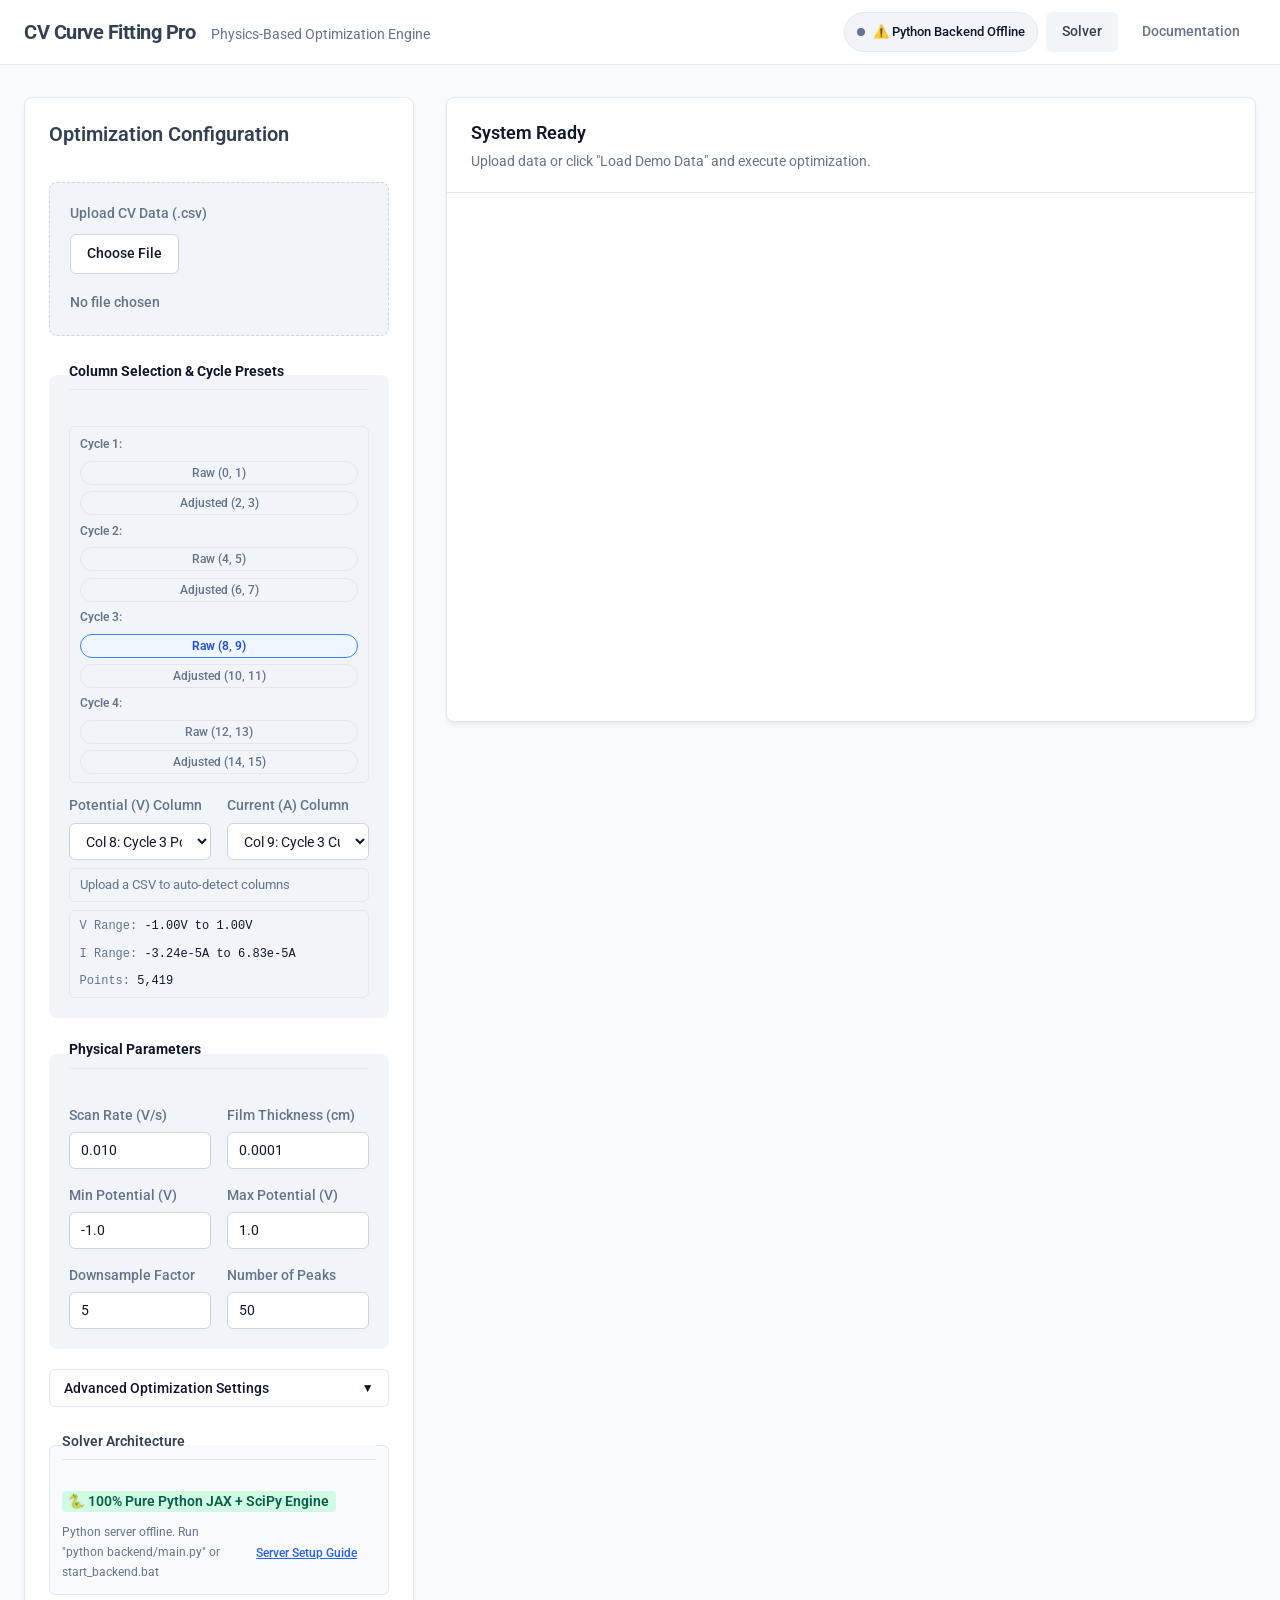
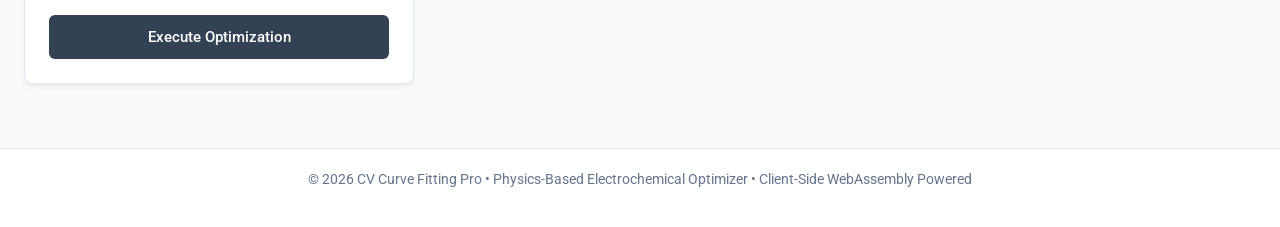
==== commit 207e4acc: "Migrate completely to pure Python JAX/SciPy solver and remove JS solver files" ====
--- a/frontend/index.html
+++ b/frontend/index.html
@@ -179,18 +179,16 @@
                                 </div>
                             </div>
 
-                            <!-- Compute Engine Selection -->
+                            <!-- Compute Engine Indicator -->
                             <fieldset class="form-section backend-section">
-                                <legend>Compute Engine</legend>
+                                <legend>Solver Architecture</legend>
                                 <div class="form-group">
-                                    <select id="engine-select" name="engine" class="engine-dropdown">
-                                        <option value="auto" selected>⚡ Auto (Detect High-Speed Local JAX)</option>
-                                        <option value="local">⚡ Local JAX Backend (ws://127.0.0.1:8000)</option>
-                                        <option value="browser">🌐 In-Browser Engine (Client Sandbox)</option>
-                                    </select>
-                                    <div class="engine-help-row">
-                                        <span class="engine-status-msg" id="engine-status-msg">Probing local JAX engine...</span>
-                                        <button type="button" class="btn-text-link" id="backend-help-link">How to start JAX backend?</button>
+                                    <div class="engine-badge-row">
+                                        <span class="badge-tag-online">🐍 100% Pure Python JAX + SciPy Engine</span>
+                                    </div>
+                                    <div class="engine-help-row" style="margin-top: 8px;">
+                                        <span class="engine-status-msg" id="engine-status-msg">Probing Python solver server...</span>
+                                        <button type="button" class="btn-text-link" id="backend-help-link">Server Setup Guide</button>
                                     </div>
                                 </div>
                             </fieldset>
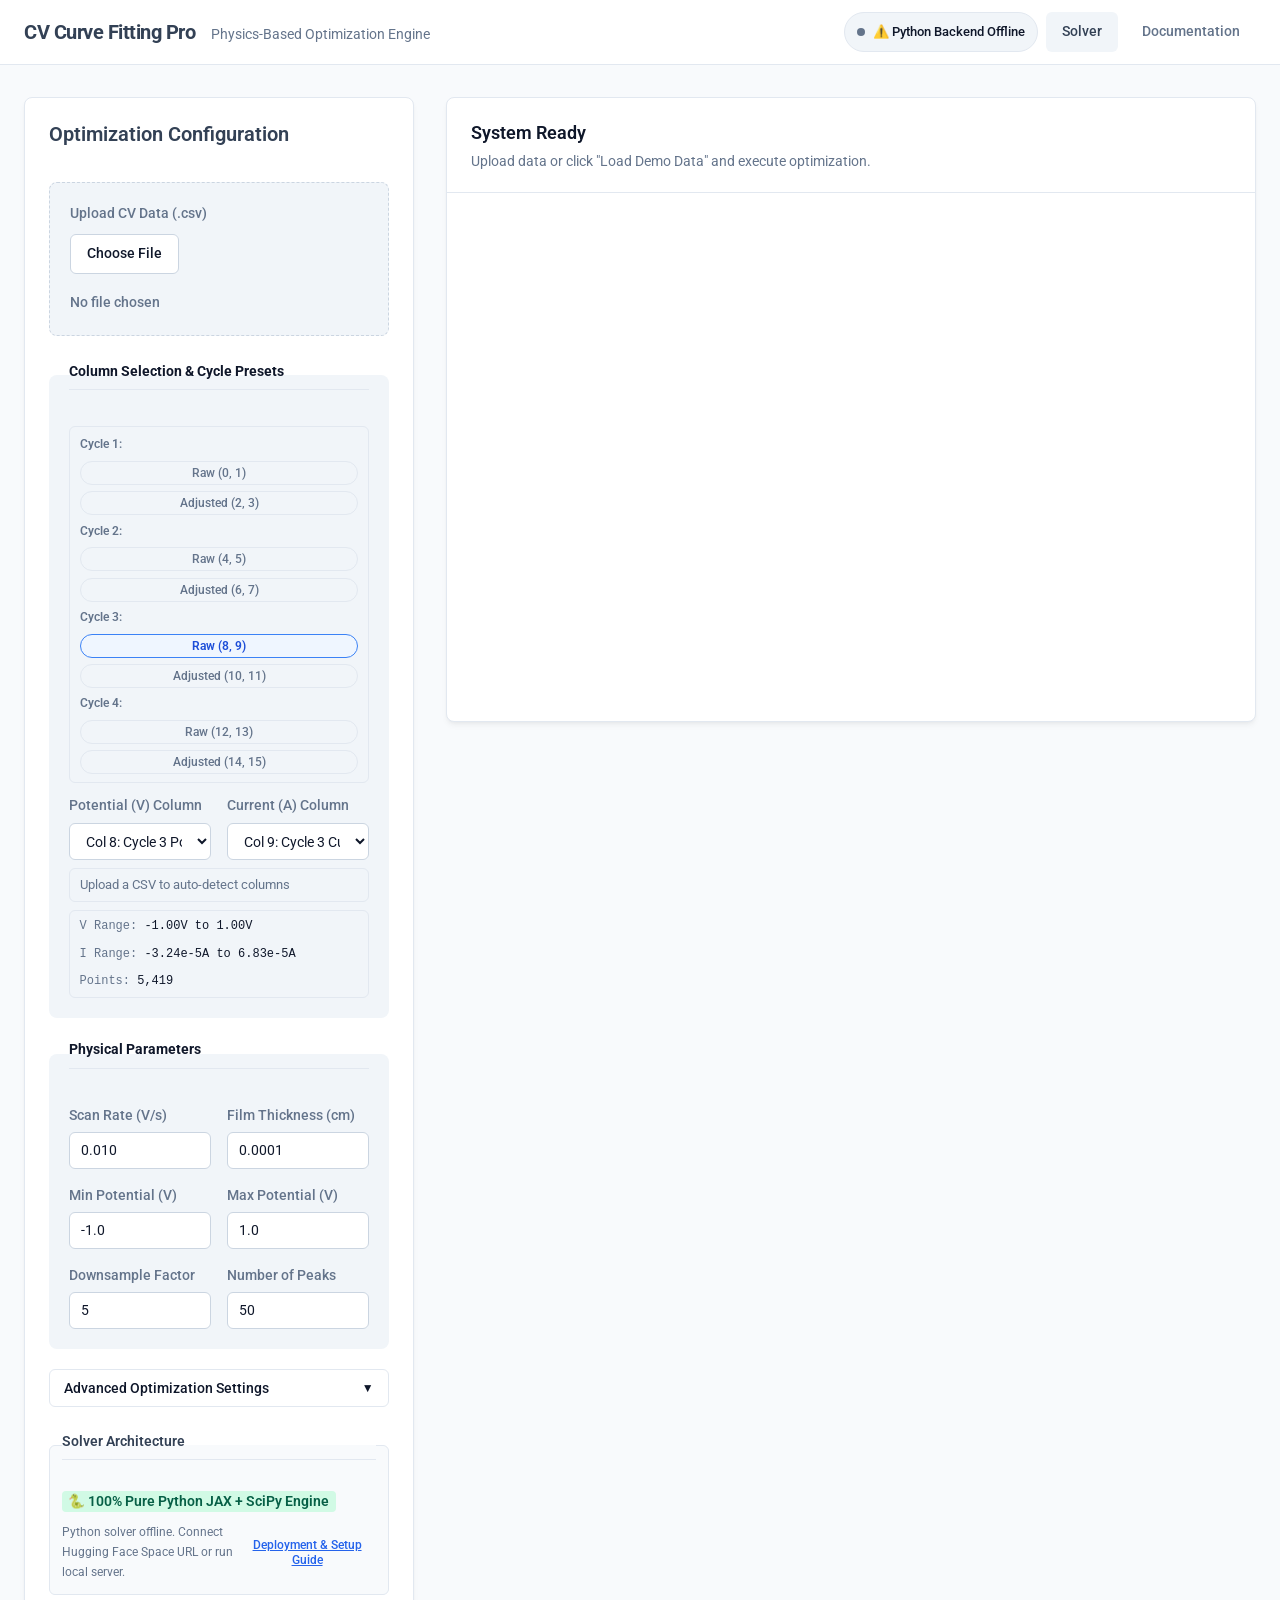
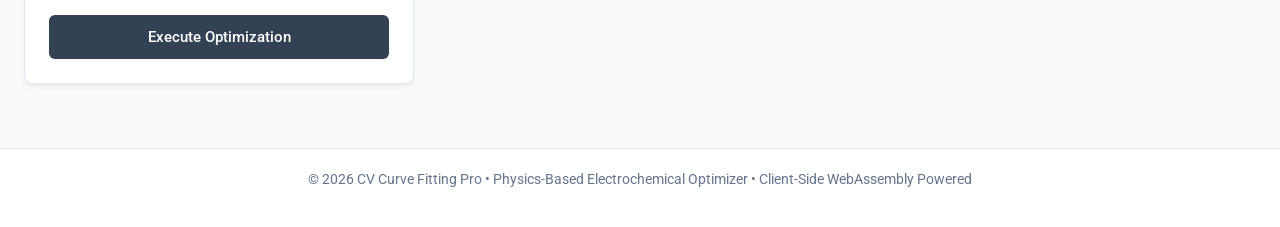
==== commit 1491b3c3: "Add Hugging Face Space Docker support and dynamic cloud endpoint connection" ====
--- a/frontend/index.html
+++ b/frontend/index.html
@@ -176,6 +176,23 @@
                                             </div>
                                         </div>
                                     </fieldset>
+
+                                    <!-- Python Backend Server Configuration -->
+                                    <fieldset class="form-section">
+                                        <legend>Python Server Endpoint</legend>
+                                        <div class="form-group">
+                                            <label for="backend-url-input">Server API / WebSocket URL</label>
+                                            <div class="input-action-row">
+                                                <input type="text" id="backend-url-input" placeholder="https://your-space.hf.space or http://127.0.0.1:8000" style="flex: 1; padding: 8px 12px; border: 1px solid var(--color-border); border-radius: 6px; font-family: monospace; font-size: 0.85rem;">
+                                                <button type="button" id="backend-save-btn" class="btn-secondary" style="padding: 8px 16px;">Connect</button>
+                                            </div>
+                                            <div class="preset-links-row" style="margin-top: 6px; display: flex; gap: 8px; font-size: 0.8rem;">
+                                                <button type="button" class="btn-text-link" id="preset-hf-btn">⚡ Use HF Space Cloud</button>
+                                                <span>&bull;</span>
+                                                <button type="button" class="btn-text-link" id="preset-local-btn">💻 Use Localhost:8000</button>
+                                            </div>
+                                        </div>
+                                    </fieldset>
                                 </div>
                             </div>
 
@@ -188,7 +205,7 @@
                                     </div>
                                     <div class="engine-help-row" style="margin-top: 8px;">
                                         <span class="engine-status-msg" id="engine-status-msg">Probing Python solver server...</span>
-                                        <button type="button" class="btn-text-link" id="backend-help-link">Server Setup Guide</button>
+                                        <button type="button" class="btn-text-link" id="backend-help-link">Deployment & Setup Guide</button>
                                     </div>
                                 </div>
                             </fieldset>
@@ -314,34 +331,40 @@
         </div>
     </div>
 
-    <!-- Local Backend Connection Modal -->
+    <!-- Backend Setup & Cloud Deployment Guide Modal -->
     <div class="modal-backdrop hidden" id="backend-modal" role="dialog" aria-modal="true" aria-labelledby="backend-modal-title">
         <div class="modal-card">
             <div class="modal-header">
-                <h2 id="backend-modal-title">⚡ High-Speed JAX Backend Guide</h2>
+                <h2 id="backend-modal-title">⚡ Python JAX Solver Server Guide</h2>
                 <button type="button" class="modal-close-btn" id="backend-close-btn" aria-label="Close modal">&times;</button>
             </div>
             <div class="modal-body">
                 <section class="doc-section">
-                    <h3>Why use the Local JAX Backend?</h3>
-                    <p>When running in your browser, simulations execute in single-threaded JavaScript. Connecting to your local Python environment enables <strong>hardware-accelerated JAX (XLA)</strong> with exact analytical automatic differentiation, reducing optimization time from minutes down to <strong>~2 seconds</strong>.</p>
-                </section>
-
-                <section class="doc-section">
-                    <h3>How to Launch the Local Backend (1-Step)</h3>
-                    <p>In your project folder (<code>C:\Users\rodri\OneDrive\Documents\Chem Project\cv_curve_ui</code>):</p>
+                    <h3>Option A: Free Hugging Face Spaces Cloud Deployment (For Public Users)</h3>
+                    <p>To let any user run the Python solver from their browser without installing Python:</p>
+                    <ol style="margin-left: 1.25rem; font-size: 0.9rem; line-height: 1.6;">
+                        <li>Go to <a href="https://huggingface.co/new-space" target="_blank" style="color: var(--color-primary); text-decoration: underline;"><strong>huggingface.co/new-space</strong></a>.</li>
+                        <li>Name your space (e.g. <code>cv-solver-api</code>) and choose <strong>Docker</strong> as the Space SDK.</li>
+                        <li>Push or link this repository. Hugging Face will automatically build and host the high-speed JAX container for free.</li>
+                        <li>Paste your Space URL (e.g. <code>https://username-cv-solver-api.hf.space</code>) into the <strong>Python Server Endpoint</strong> field in Advanced Settings.</li>
+                    </ol>
+                </section>
+
+                <section class="doc-section">
+                    <h3>Option B: Local Python Backend (For Offline / Personal Use)</h3>
+                    <p>In your local project folder:</p>
                     <div class="code-snippet-box">
                         <code>Double-click: <strong>start_backend.bat</strong></code>
                     </div>
-                    <p>Or run directly in terminal / VS Code:</p>
+                    <p>Or run directly in your terminal:</p>
                     <div class="code-snippet-box">
                         <code>python -m uvicorn backend.main:app --host 127.0.0.1 --port 8000 --reload</code>
                     </div>
                 </section>
 
                 <section class="doc-section">
-                    <h3>Instant Auto-Connection</h3>
-                    <p>Once the server starts on port 8000, this webpage will automatically detect it and display a green <span class="badge-tag-online">🟢 ⚡ Local JAX Engine Connected</span> indicator.</p>
+                    <h3>Automatic Status Connection</h3>
+                    <p>This web interface probes the server automatically and displays a green indicator once connected.</p>
                 </section>
             </div>
             <div class="modal-footer">
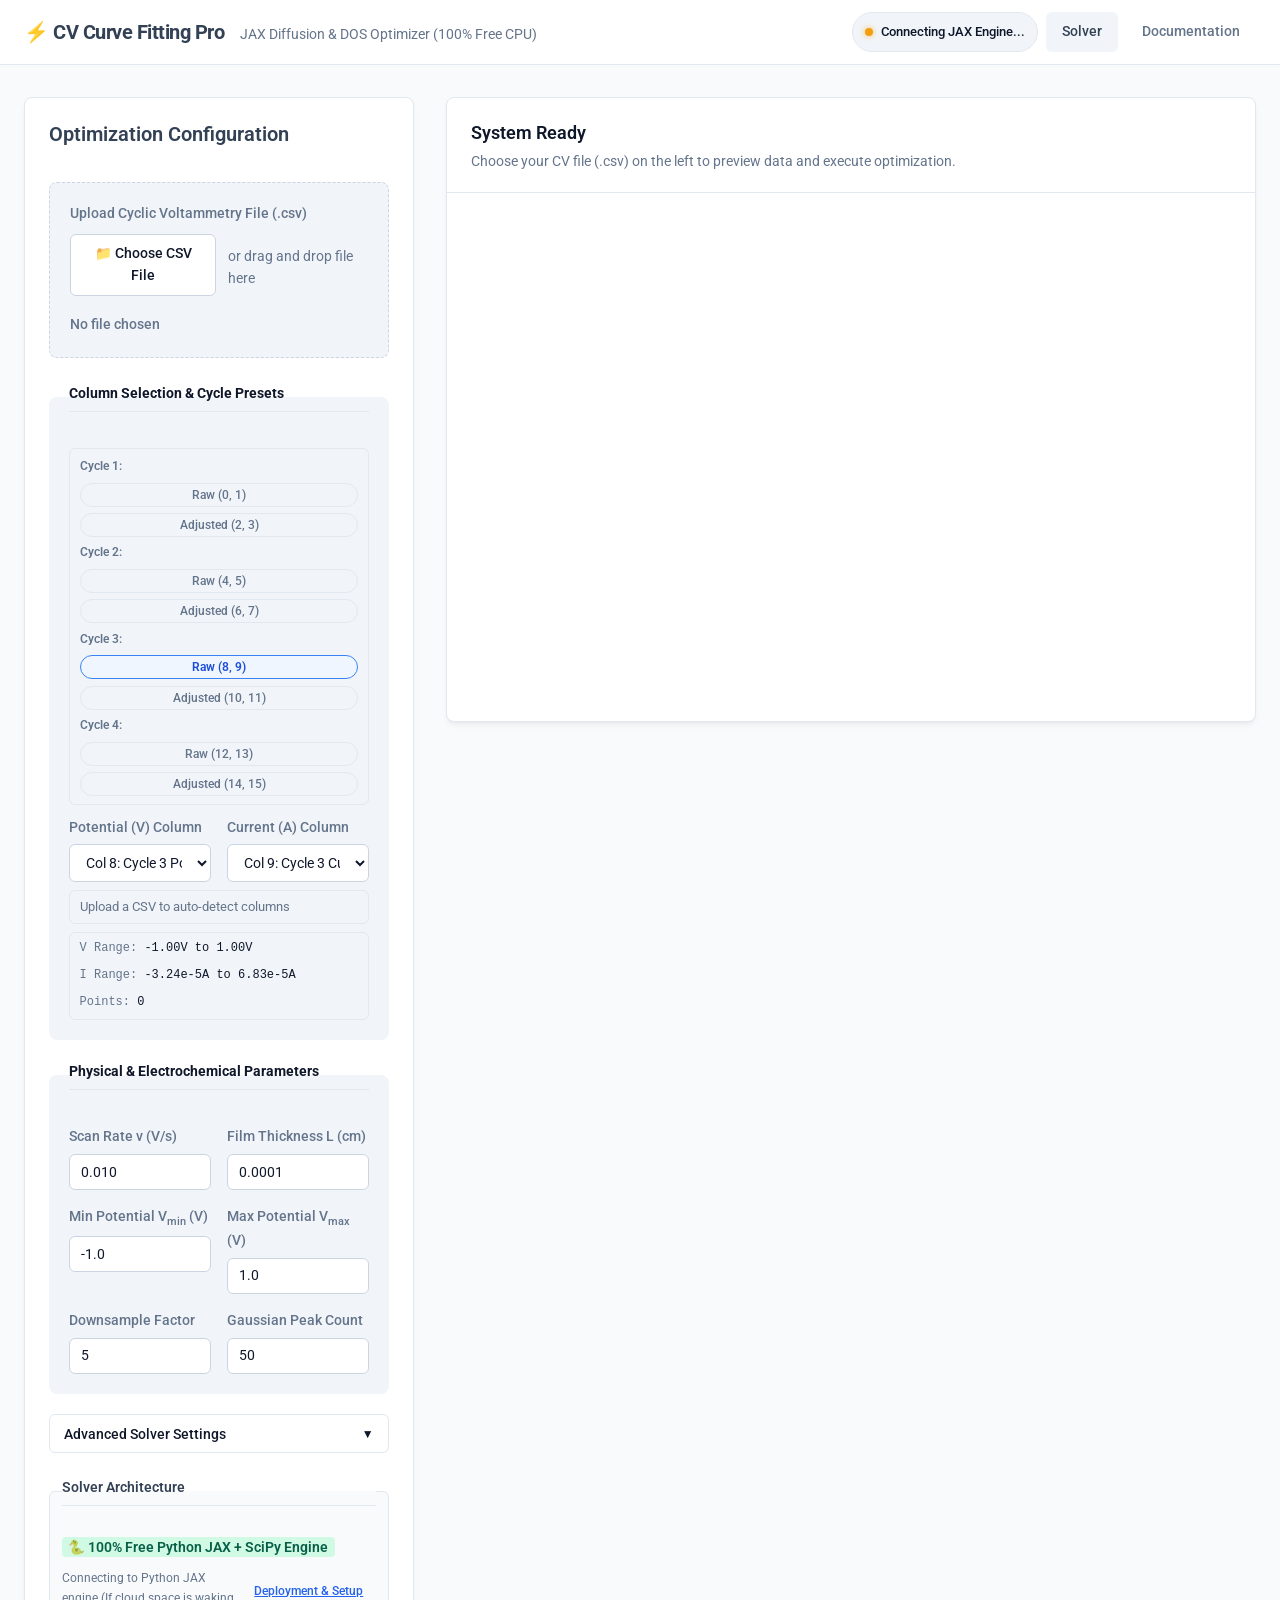
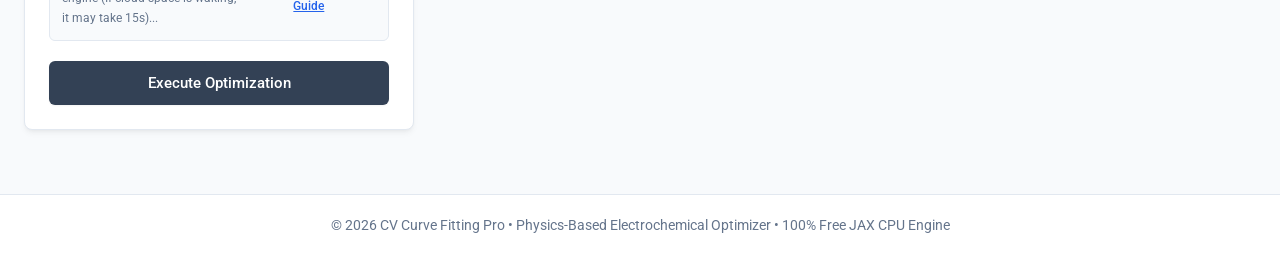
==== commit a4576c9f: "Update clean layout, ZeroGPU decorator support, and app.py entrypoint" ====
--- a/frontend/index.html
+++ b/frontend/index.html
@@ -3,7 +3,7 @@
 <head>
     <meta charset="UTF-8">
     <meta name="viewport" content="width=device-width, initial-scale=1.0">
-    <title>CV Curve Fitting Pro | Physics-Based Optimization Engine</title>
+    <title>CV Curve Fitting Pro | Physics-Based JAX Optimization Engine</title>
     <link rel="stylesheet" href="style.css">
     <link href="https://fonts.googleapis.com/css2?family=Roboto:wght@400;500;700&family=JetBrains+Mono:wght@400;500&display=swap" rel="stylesheet">
     <script src="https://cdn.plot.ly/plotly-2.27.0.min.js" charset="utf-8"></script>
@@ -13,8 +13,8 @@
     <nav class="top-nav">
         <div class="nav-container">
             <div class="nav-brand">
-                <span class="brand-title">CV Curve Fitting Pro</span>
-                <span class="brand-subtitle">Physics-Based Optimization Engine</span>
+                <span class="brand-title">⚡ CV Curve Fitting Pro</span>
+                <span class="brand-subtitle">JAX Diffusion &amp; DOS Optimizer (100% Free CPU)</span>
             </div>
             <div class="nav-links">
                 <div class="engine-badge-btn" id="engine-status-badge" title="Click to view backend connection guide">
@@ -38,11 +38,12 @@
                     </header>
                     <div class="panel-body">
                         <form id="cv-form">
-                            <!-- File Upload & Demo Loader -->
+                            <!-- File Upload & Drag-and-Drop Area -->
                             <div class="form-group file-upload-wrapper" id="drop-zone">
-                                <label>Upload CV Data (.csv)</label>
+                                <label>Upload Cyclic Voltammetry File (.csv)</label>
                                 <div class="file-upload-custom">
-                                    <label for="csv-file" class="btn-secondary" id="choose-file-btn">Choose File</label>
+                                    <label for="csv-file" class="btn-secondary" id="choose-file-btn">📁 Choose CSV File</label>
+                                    <span class="drag-hint">or drag and drop file here</span>
                                 </div>
                                 <div class="file-name-row">
                                     <span id="file-name-display">No file chosen</span>
@@ -52,26 +53,26 @@
 
                             <!-- Data Mapping & Column Selector -->
                             <fieldset class="form-section">
-                                <legend>Column Selection & Cycle Presets</legend>
+                                <legend>Column Selection &amp; Cycle Presets</legend>
                                 <div class="cycle-preset-container" id="cycle-preset-container">
                                     <div class="preset-row">
                                         <span class="preset-cycle-tag">Cycle 1:</span>
-                                        <button type="button" class="preset-pill-btn" data-pot="0" data-cur="1" data-skip="10">Raw (0, 1)</button>
+                                        <button type="button" class="preset-pill-btn" data-pot="0" data-cur="1" data-skip="5">Raw (0, 1)</button>
                                         <button type="button" class="preset-pill-btn" data-pot="2" data-cur="3" data-skip="1">Adjusted (2, 3)</button>
                                     </div>
                                     <div class="preset-row">
                                         <span class="preset-cycle-tag">Cycle 2:</span>
-                                        <button type="button" class="preset-pill-btn" data-pot="4" data-cur="5" data-skip="10">Raw (4, 5)</button>
+                                        <button type="button" class="preset-pill-btn" data-pot="4" data-cur="5" data-skip="5">Raw (4, 5)</button>
                                         <button type="button" class="preset-pill-btn" data-pot="6" data-cur="7" data-skip="1">Adjusted (6, 7)</button>
                                     </div>
                                     <div class="preset-row">
                                         <span class="preset-cycle-tag">Cycle 3:</span>
-                                        <button type="button" class="preset-pill-btn active" data-pot="8" data-cur="9" data-skip="10">Raw (8, 9)</button>
+                                        <button type="button" class="preset-pill-btn active" data-pot="8" data-cur="9" data-skip="5">Raw (8, 9)</button>
                                         <button type="button" class="preset-pill-btn" data-pot="10" data-cur="11" data-skip="1">Adjusted (10, 11)</button>
                                     </div>
                                     <div class="preset-row">
                                         <span class="preset-cycle-tag">Cycle 4:</span>
-                                        <button type="button" class="preset-pill-btn" data-pot="12" data-cur="13" data-skip="10">Raw (12, 13)</button>
+                                        <button type="button" class="preset-pill-btn" data-pot="12" data-cur="13" data-skip="5">Raw (12, 13)</button>
                                         <button type="button" class="preset-pill-btn" data-pot="14" data-cur="15" data-skip="1">Adjusted (14, 15)</button>
                                     </div>
                                 </div>
@@ -109,36 +110,36 @@
                                 <div class="col-stats-preview" id="col-stats-preview">
                                     <div class="stat-item"><span class="stat-label">V Range:</span> <span id="stat-v-range">-1.00V to 1.00V</span></div>
                                     <div class="stat-item"><span class="stat-label">I Range:</span> <span id="stat-i-range">-3.24e-5A to 6.83e-5A</span></div>
-                                    <div class="stat-item"><span class="stat-label">Points:</span> <span id="stat-points-count">5,419</span></div>
+                                    <div class="stat-item"><span class="stat-label">Points:</span> <span id="stat-points-count">0</span></div>
                                 </div>
                             </fieldset>
 
                             <!-- Physical Parameters -->
                             <fieldset class="form-section">
-                                <legend>Physical Parameters</legend>
+                                <legend>Physical &amp; Electrochemical Parameters</legend>
                                 <div class="input-grid">
                                     <div class="form-group">
-                                        <label for="scan_rate">Scan Rate (V/s)</label>
+                                        <label for="scan_rate" title="Cyclic voltammetry scan speed">Scan Rate &nu; (V/s)</label>
                                         <input type="number" id="scan_rate" name="scan_rate" step="0.001" value="0.010" required>
                                     </div>
                                     <div class="form-group">
-                                        <label for="film_thickness">Film Thickness (cm)</label>
+                                        <label for="film_thickness" title="Electrode thin film thickness L">Film Thickness L (cm)</label>
                                         <input type="number" id="film_thickness" name="film_thickness" step="1e-6" value="0.0001" required>
                                     </div>
                                     <div class="form-group">
-                                        <label for="v_min">Min Potential (V)</label>
+                                        <label for="v_min">Min Potential V<sub>min</sub> (V)</label>
                                         <input type="number" id="v_min" name="v_min" step="0.05" value="-1.0" required>
                                     </div>
                                     <div class="form-group">
-                                        <label for="v_max">Max Potential (V)</label>
+                                        <label for="v_max">Max Potential V<sub>max</sub> (V)</label>
                                         <input type="number" id="v_max" name="v_max" step="0.05" value="1.0" required>
                                     </div>
                                     <div class="form-group">
-                                        <label for="skip_factor">Downsample Factor</label>
-                                        <input type="number" id="skip_factor" name="skip_factor" min="1" value="5" required>
-                                    </div>
-                                    <div class="form-group">
-                                        <label for="num_peaks">Number of Peaks</label>
+                                        <label for="skip_factor" title="Downsample factor for faster JAX execution on free CPU">Downsample Factor</label>
+                                        <input type="number" id="skip_factor" name="skip_factor" min="1" max="50" value="5" required>
+                                    </div>
+                                    <div class="form-group">
+                                        <label for="num_peaks" title="Number of Gaussian basis peaks for DOS deconvolution">Gaussian Peak Count</label>
                                         <input type="number" id="num_peaks" name="num_peaks" min="5" max="100" value="50" required>
                                     </div>
                                 </div>
@@ -147,20 +148,20 @@
                             <!-- Advanced Optimization Settings -->
                             <div class="advanced-section">
                                 <button type="button" class="advanced-toggle" id="advanced-toggle" aria-expanded="false">
-                                    <span>Advanced Optimization Settings</span>
+                                    <span>Advanced Solver Settings</span>
                                     <span class="toggle-icon" id="toggle-icon">▼</span>
                                 </button>
                                 <div class="advanced-content hidden" id="advanced-content">
                                     <fieldset class="form-section">
-                                        <legend>Solver Parameters</legend>
+                                        <legend>L-BFGS-B &amp; Fourier Settings</legend>
                                         <div class="input-grid">
                                             <div class="form-group">
                                                 <label for="max_iter">Max Iterations</label>
-                                                <input type="number" id="max_iter" name="max_iter" value="100" min="10" max="1000" required>
+                                                <input type="number" id="max_iter" name="max_iter" value="100" min="10" max="500" required>
                                             </div>
                                             <div class="form-group">
                                                 <label for="num_terms">Fourier Modes</label>
-                                                <input type="number" id="num_terms" name="num_terms" value="50" min="5" max="200" required>
+                                                <input type="number" id="num_terms" name="num_terms" value="50" min="5" max="100" required>
                                             </div>
                                             <div class="form-group">
                                                 <label for="loss_weight_const">Loss Weight Const</label>
@@ -179,17 +180,19 @@
 
                                     <!-- Python Backend Server Configuration -->
                                     <fieldset class="form-section">
-                                        <legend>Python Server Endpoint</legend>
+                                        <legend>Backend Server Endpoint</legend>
                                         <div class="form-group">
                                             <label for="backend-url-input">Server API / WebSocket URL</label>
                                             <div class="input-action-row">
-                                                <input type="text" id="backend-url-input" placeholder="https://your-space.hf.space or http://127.0.0.1:8000" style="flex: 1; padding: 8px 12px; border: 1px solid var(--color-border); border-radius: 6px; font-family: monospace; font-size: 0.85rem;">
+                                                <input type="text" id="backend-url-input" placeholder="Auto-detected origin or Hugging Face Space URL" style="flex: 1; padding: 8px 12px; border: 1px solid var(--color-border); border-radius: 6px; font-family: monospace; font-size: 0.85rem;">
                                                 <button type="button" id="backend-save-btn" class="btn-secondary" style="padding: 8px 16px;">Connect</button>
                                             </div>
                                             <div class="preset-links-row" style="margin-top: 6px; display: flex; gap: 8px; font-size: 0.8rem;">
-                                                <button type="button" class="btn-text-link" id="preset-hf-btn">⚡ Use HF Space Cloud</button>
+                                                <button type="button" class="btn-text-link" id="preset-origin-btn">⚡ Use Current Host</button>
                                                 <span>&bull;</span>
-                                                <button type="button" class="btn-text-link" id="preset-local-btn">💻 Use Localhost:8000</button>
+                                                <button type="button" class="btn-text-link" id="preset-hf-btn">☁️ Use HF Cloud Space</button>
+                                                <span>&bull;</span>
+                                                <button type="button" class="btn-text-link" id="preset-local-btn">💻 Use Localhost</button>
                                             </div>
                                         </div>
                                     </fieldset>
@@ -201,11 +204,11 @@
                                 <legend>Solver Architecture</legend>
                                 <div class="form-group">
                                     <div class="engine-badge-row">
-                                        <span class="badge-tag-online">🐍 100% Pure Python JAX + SciPy Engine</span>
+                                        <span class="badge-tag-online">🐍 100% Free Python JAX + SciPy Engine</span>
                                     </div>
                                     <div class="engine-help-row" style="margin-top: 8px;">
-                                        <span class="engine-status-msg" id="engine-status-msg">Probing Python solver server...</span>
-                                        <button type="button" class="btn-text-link" id="backend-help-link">Deployment & Setup Guide</button>
+                                        <span class="engine-status-msg" id="engine-status-msg">Probing Python solver engine...</span>
+                                        <button type="button" class="btn-text-link" id="backend-help-link">Deployment &amp; Setup Guide</button>
                                     </div>
                                 </div>
                             </fieldset>
@@ -224,7 +227,7 @@
                         <div class="spinner hidden" id="status-spinner"></div>
                         <div class="status-info">
                             <h2 id="status-stage">System Ready</h2>
-                            <p id="status-details">Upload data or click "Load Demo Data" and execute optimization.</p>
+                            <p id="status-details">Choose your CV file (.csv) on the left to preview data and execute optimization.</p>
                         </div>
                     </div>
                     <div class="panel-body">
@@ -255,7 +258,7 @@
                     <div class="secondary-charts-grid">
                         <section class="panel">
                             <header class="panel-header">
-                                <h3>Density of States (DOS)</h3>
+                                <h3>Density of States DOS(V)</h3>
                             </header>
                             <div class="panel-body chart-wrapper-small">
                                 <div id="dos-chart"></div>
@@ -279,7 +282,7 @@
     <div class="modal-backdrop hidden" id="doc-modal" role="dialog" aria-modal="true" aria-labelledby="doc-title">
         <div class="modal-content">
             <div class="modal-header">
-                <h2 id="doc-title">Physical Model & Theory Documentation</h2>
+                <h2 id="doc-title">Physical Model &amp; Theory Documentation</h2>
                 <button type="button" class="modal-close" id="doc-close-btn" aria-label="Close modal">&times;</button>
             </div>
             <div class="modal-body">
@@ -335,36 +338,28 @@
     <div class="modal-backdrop hidden" id="backend-modal" role="dialog" aria-modal="true" aria-labelledby="backend-modal-title">
         <div class="modal-card">
             <div class="modal-header">
-                <h2 id="backend-modal-title">⚡ Python JAX Solver Server Guide</h2>
+                <h2 id="backend-modal-title">⚡ 100% Free Python JAX Solver Guide</h2>
                 <button type="button" class="modal-close-btn" id="backend-close-btn" aria-label="Close modal">&times;</button>
             </div>
             <div class="modal-body">
                 <section class="doc-section">
-                    <h3>Option A: Free Hugging Face Spaces Cloud Deployment (For Public Users)</h3>
-                    <p>To let any user run the Python solver from their browser without installing Python:</p>
+                    <h3>Free Hugging Face Spaces Cloud Deployment ($0/month)</h3>
+                    <p>To let any user run the JAX solver from their browser without installing anything:</p>
                     <ol style="margin-left: 1.25rem; font-size: 0.9rem; line-height: 1.6;">
-                        <li>Go to <a href="https://huggingface.co/new-space" target="_blank" style="color: var(--color-primary); text-decoration: underline;"><strong>huggingface.co/new-space</strong></a>.</li>
-                        <li>Name your space (e.g. <code>cv-solver-api</code>) and choose <strong>Docker</strong> as the Space SDK.</li>
-                        <li>Push or link this repository. Hugging Face will automatically build and host the high-speed JAX container for free.</li>
-                        <li>Paste your Space URL (e.g. <code>https://username-cv-solver-api.hf.space</code>) into the <strong>Python Server Endpoint</strong> field in Advanced Settings.</li>
+                        <li>Go to <a href="https://huggingface.co/new-space" target="_blank" style="color: var(--color-accent); text-decoration: underline;"><strong>huggingface.co/new-space</strong></a>.</li>
+                        <li>Name your Space (e.g. <code>cv-curve-fitter</code>) and choose <strong>Gradio</strong> or <strong>Docker</strong> SDK.</li>
+                        <li>Choose <strong>Hardware: CPU basic (2 vCPU, 16 GB RAM) - 100% Free</strong>.</li>
+                        <li>Push this repository to Hugging Face. Your web app will build and go live immediately!</li>
                     </ol>
                 </section>
 
                 <section class="doc-section">
-                    <h3>Option B: Local Python Backend (For Offline / Personal Use)</h3>
-                    <p>In your local project folder:</p>
+                    <h3>Local Execution (Offline)</h3>
+                    <p>Run directly in your local terminal:</p>
                     <div class="code-snippet-box">
-                        <code>Double-click: <strong>start_backend.bat</strong></code>
-                    </div>
-                    <p>Or run directly in your terminal:</p>
-                    <div class="code-snippet-box">
-                        <code>python -m uvicorn backend.main:app --host 127.0.0.1 --port 8000 --reload</code>
-                    </div>
-                </section>
-
-                <section class="doc-section">
-                    <h3>Automatic Status Connection</h3>
-                    <p>This web interface probes the server automatically and displays a green indicator once connected.</p>
+                        <code>python app.py</code>
+                    </div>
+                    <p>Then open <strong>http://127.0.0.1:7860</strong> in your browser.</p>
                 </section>
             </div>
             <div class="modal-footer">
@@ -376,7 +371,7 @@
     <!-- Footer -->
     <footer class="site-footer">
         <div class="footer-container">
-            <p>&copy; 2026 CV Curve Fitting Pro &bull; Physics-Based Electrochemical Optimizer &bull; Client-Side WebAssembly Powered</p>
+            <p>&copy; 2026 CV Curve Fitting Pro &bull; Physics-Based Electrochemical Optimizer &bull; 100% Free JAX CPU Engine</p>
         </div>
     </footer>
 
--- a/frontend/style.css
+++ b/frontend/style.css
@@ -225,6 +225,11 @@
     margin-top: 0.25rem;
 }
 
+.drag-hint {
+    font-size: 0.85rem;
+    color: var(--color-text-muted);
+}
+
 .file-name-row {
     margin-top: 0.6rem;
 }
@@ -253,24 +258,6 @@
 .btn-secondary:hover {
     background-color: var(--color-bg-alt);
     border-color: #94a3b8;
-}
-
-.btn-demo {
-    background-color: #ffffff;
-    border: 1px solid #93c5fd;
-    color: var(--color-accent);
-    padding: 0.5rem 0.85rem;
-    border-radius: var(--radius-sm);
-    cursor: pointer;
-    font-size: 0.85rem;
-    font-weight: 500;
-    transition: all 0.2s;
-    width: auto;
-}
-
-.btn-demo:hover {
-    background-color: #eff6ff;
-    border-color: var(--color-accent);
 }
 
 label {
@@ -432,22 +419,24 @@
     gap: 1rem;
 }
 
-.stat-box {
+.stat-card, .stat-box {
     background-color: var(--color-bg-panel);
     border: 1px solid var(--color-border);
     border-radius: var(--radius-md);
-    padding: 1rem 1.25rem;
+    padding: 1.1rem 1.25rem;
     display: flex;
     flex-direction: column;
     justify-content: center;
-    transition: box-shadow 0.2s;
-}
-
-.stat-box:hover {
-    box-shadow: var(--shadow-soft);
-}
-
-.stat-box .label {
+    transition: all 0.2s ease;
+    box-shadow: 0 1px 3px rgba(0,0,0,0.03);
+}
+
+.stat-card:hover, .stat-box:hover {
+    box-shadow: var(--shadow-panel);
+    border-color: #cbd5e1;
+}
+
+.stat-title, .stat-box .label {
     font-size: 0.75rem;
     font-weight: 700;
     text-transform: uppercase;
@@ -456,9 +445,9 @@
     margin-bottom: 0.35rem;
 }
 
-.stat-box .value {
-    font-size: 1.25rem;
-    font-weight: 600;
+.stat-value, .stat-box .value {
+    font-size: 1.3rem;
+    font-weight: 700;
     color: var(--color-text-main);
     display: flex;
     align-items: baseline;
@@ -466,10 +455,15 @@
     font-family: var(--font-mono);
 }
 
-.stat-box .value .unit {
+.stat-value.highlight {
+    color: #2563eb;
+}
+
+.stat-unit, .stat-box .value .unit {
     font-size: 0.8rem;
-    font-weight: 400;
+    font-weight: 500;
     color: #94a3b8;
+    margin-top: 0.2rem;
     font-family: var(--font-stack);
 }
 
